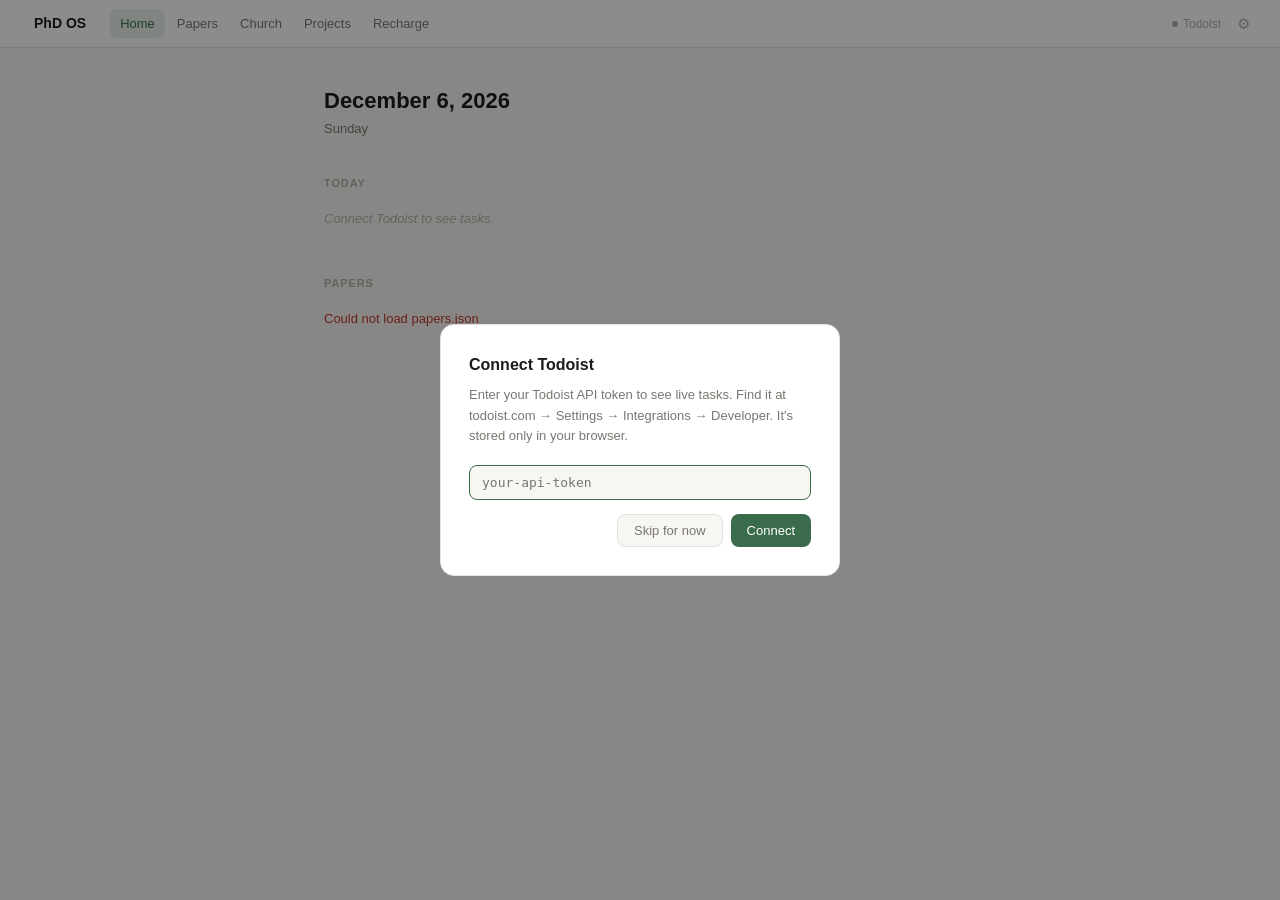
==== site/index.html @ 723e8c74 "big ol update" ====
<!DOCTYPE html>
<html lang="en">
<head>
  <meta charset="UTF-8">
  <meta name="viewport" content="width=device-width, initial-scale=1.0">
  <title>PhD OS</title>
  <link rel="stylesheet" href="style.css">
</head>
<body>

<nav id="nav"></nav>

<main>
  <p class="page-title" id="date-display"></p>
  <p class="page-sub" id="day-display"></p>

  <section id="tasks-section">
    <h2>Today</h2>
    <ul class="task-list" id="task-list">
      <li class="loading">Loading tasks…</li>
    </ul>
  </section>

  <section id="upcoming-section">
    <h2>Next 7 Days</h2>
    <ul class="task-list" id="upcoming-list">
      <li class="loading">Loading…</li>
    </ul>
  </section>

  <section>
    <h2>Papers</h2>
    <div id="papers-summary">
      <p class="loading">Loading…</p>
    </div>
  </section>

  <section id="recharge-section" style="display:none">
    <h2>Recharge</h2>
    <div class="recharge-spotlight" id="recharge-item"></div>
  </section>
</main>

<div id="token-modal-placeholder"></div>

<script src="app.js"></script>
<script>
// ── Nav ──────────────────────────────────────────────
document.getElementById('nav').innerHTML = navHTML('home');
initSettings();

// ── Date header ──────────────────────────────────────
const now = new Date();
document.getElementById('date-display').textContent =
  now.toLocaleDateString('en-US', { month: 'long', day: 'numeric', year: 'numeric' });
document.getElementById('day-display').textContent =
  now.toLocaleDateString('en-US', { weekday: 'long' });

// ── Tasks ────────────────────────────────────────────
function renderTaskList(containerId, tasks, showDue) {
  const el = document.getElementById(containerId);
  if (!tasks.length) {
    el.innerHTML = '<li class="empty">Nothing here.</li>';
    return;
  }
  // Sort by project name for grouping feel
  tasks.sort((a, b) => (a.project_id || '').localeCompare(b.project_id || ''));
  el.innerHTML = tasks.map(t => {
    const due = showDue && t.due ? `<span class="task-due">${formatDue(t.due)}</span>` : '';
    return `
      <li class="task-item" data-id="${t.id}">
        <button class="task-check" aria-label="Complete task" data-id="${t.id}"></button>
        <div class="task-body">
          <div class="task-name">${escHtml(t.content)}</div>
          ${t.description ? `<div class="task-meta">${escHtml(t.description.slice(0,80))}</div>` : ''}
        </div>
        ${due}
      </li>`;
  }).join('');

  el.querySelectorAll('.task-check').forEach(btn => {
    btn.addEventListener('click', async () => {
      btn.classList.add('checked');
      const nameEl = btn.closest('.task-item').querySelector('.task-name');
      if (nameEl) nameEl.classList.add('done');
      try {
        await closeTask(btn.dataset.id);
      } catch (e) {
        btn.classList.remove('checked');
        if (nameEl) nameEl.classList.remove('done');
      }
    });
  });
}

function escHtml(s) {
  return (s || '').replace(/&/g,'&amp;').replace(/</g,'&lt;').replace(/>/g,'&gt;');
}

async function loadTasks() {
  if (!hasToken()) {
    document.getElementById('task-list').innerHTML =
      '<li class="empty">Connect Todoist to see tasks.</li>';
    document.getElementById('upcoming-list').innerHTML = '';
    document.getElementById('upcoming-section').style.display = 'none';
    return;
  }

  try {
    const [today, next7] = await Promise.all([
      fetchTasks('today'),
      fetchTasks('next 7 days')
    ]);

    setApiStatus('connected');

    const todayIds = new Set(today.map(t => t.id));
    const upcoming = next7.filter(t => !todayIds.has(t.id));

    renderTaskList('task-list', today, false);
    if (upcoming.length) {
      renderTaskList('upcoming-list', upcoming, true);
    } else {
      document.getElementById('upcoming-list').innerHTML =
        '<li class="empty">Nothing else this week.</li>';
    }
  } catch(e) {
    setApiStatus('error');
    if (e.message === 'bad_token') {
      document.getElementById('task-list').innerHTML =
        '<li class="error">Invalid token — click ⚙ to reset.</li>';
    } else {
      document.getElementById('task-list').innerHTML =
        '<li class="error">Could not reach Todoist. Check connection.</li>';
    }
    document.getElementById('upcoming-list').innerHTML = '';
  }
}

// ── Papers summary ────────────────────────────────────
async function loadPapers() {
  const el = document.getElementById('papers-summary');
  try {
    const data = await fetch('papers.json').then(r => r.json());
    const active = data.papers.filter(p => p.status === 'active');
    if (!active.length) { el.innerHTML = '<p class="empty">No active papers.</p>'; return; }

    el.innerHTML = active.map(p => {
      const si = stageIndex(p.stage);
      const steps = STAGES.map((_, i) => {
        if (i < si)  return '<div class="progress-step past"></div>';
        if (i === si) return '<div class="progress-step current"></div>';
        return '<div class="progress-step"></div>';
      }).join('');
      return `
        <div class="paper-card">
          <div class="paper-header">
            <span class="paper-title">${escHtml(p.title)}</span>
            <span class="stage-pill ${stageClass(p.stage)}">${p.stage}</span>
          </div>
          <div class="paper-progress">${steps}</div>
        </div>`;
    }).join('');
  } catch(e) {
    el.innerHTML = '<p class="error">Could not load papers.json</p>';
  }
}

// ── Recharge spotlight ────────────────────────────────
async function loadRecharge() {
  try {
    const data = await fetch('recharge.json').then(r => r.json());
    const items = data.sections.flatMap(s => s.items);
    if (!items.length) return;
    const pick = items[Math.floor(Math.random() * items.length)];
    document.getElementById('recharge-item').textContent = pick;
    document.getElementById('recharge-section').style.display = '';
  } catch(e) { /* recharge list empty — skip */ }
}

// ── Init ──────────────────────────────────────────────
if (!hasToken()) {
  document.getElementById('token-modal-placeholder').innerHTML = tokenModalHTML();
  showTokenModal(() => loadTasks());
}

loadTasks();
loadPapers();
loadRecharge();
</script>
</body>
</html>
---- site/style.css ----
*, *::before, *::after { box-sizing: border-box; margin: 0; padding: 0; }

:root {
  --bg: #f7f6f3;
  --surface: #ffffff;
  --border: #e5e2dc;
  --text: #1c1b19;
  --text-muted: #7a7772;
  --text-subtle: #b5b1ab;
  --accent: #3a6b4a;
  --accent-dim: #e8f2ec;
  --danger: #c0392b;
  --nav-h: 48px;
}

@media (prefers-color-scheme: dark) {
  :root {
    --bg: #1a1918;
    --surface: #242220;
    --border: #333130;
    --text: #e8e5e0;
    --text-muted: #7a7772;
    --text-subtle: #4a4846;
    --accent: #5a8f6a;
    --accent-dim: #1a2e22;
    --danger: #e05a4e;
  }
}

body {
  font-family: -apple-system, BlinkMacSystemFont, 'Segoe UI', 'Helvetica Neue', sans-serif;
  background: var(--bg);
  color: var(--text);
  font-size: 14px;
  line-height: 1.5;
  min-height: 100vh;
}

/* ── Navigation ── */
nav {
  position: sticky;
  top: 0;
  z-index: 100;
  background: var(--surface);
  border-bottom: 1px solid var(--border);
  display: flex;
  align-items: center;
  height: var(--nav-h);
  padding: 0 24px;
  gap: 2px;
}

.brand {
  font-weight: 600;
  font-size: 14px;
  color: var(--text);
  text-decoration: none;
  margin-right: 12px;
}

nav a {
  font-size: 13px;
  color: var(--text-muted);
  text-decoration: none;
  padding: 5px 10px;
  border-radius: 6px;
  transition: background 0.1s, color 0.1s;
}

nav a:hover { background: var(--bg); color: var(--text); }
nav a.active { background: var(--accent-dim); color: var(--accent); font-weight: 500; }

.nav-spacer { flex: 1; }

.api-status {
  display: flex;
  align-items: center;
  gap: 5px;
  font-size: 12px;
  color: var(--text-subtle);
  margin-right: 8px;
}

.api-dot {
  width: 6px;
  height: 6px;
  border-radius: 50%;
  background: var(--text-subtle);
  transition: background 0.3s;
}

.api-dot.connected { background: var(--accent); }
.api-dot.error { background: var(--danger); }

.settings-btn {
  font-size: 15px;
  color: var(--text-subtle);
  background: none;
  border: none;
  cursor: pointer;
  padding: 4px 6px;
  border-radius: 6px;
  line-height: 1;
}

.settings-btn:hover { background: var(--bg); color: var(--text-muted); }

/* ── Layout ── */
main {
  max-width: 680px;
  margin: 0 auto;
  padding: 36px 24px 80px;
}

.page-title {
  font-size: 22px;
  font-weight: 600;
  margin-bottom: 2px;
}

.page-sub {
  font-size: 13px;
  color: var(--text-muted);
  margin-bottom: 36px;
}

section { margin-bottom: 40px; }

section h2 {
  font-size: 11px;
  font-weight: 600;
  text-transform: uppercase;
  letter-spacing: 0.08em;
  color: var(--text-subtle);
  margin-bottom: 12px;
}

/* ── Task items ── */
.task-list { list-style: none; }

.task-item {
  display: flex;
  align-items: flex-start;
  gap: 10px;
  padding: 9px 0;
  border-bottom: 1px solid var(--border);
}

.task-item:first-child { border-top: 1px solid var(--border); }

.task-check {
  width: 17px;
  height: 17px;
  border: 1.5px solid var(--border);
  border-radius: 50%;
  cursor: pointer;
  flex-shrink: 0;
  margin-top: 1px;
  appearance: none;
  -webkit-appearance: none;
  background: transparent;
  transition: border-color 0.15s, background 0.15s;
  position: relative;
}

.task-check:hover { border-color: var(--accent); }

.task-check.checked {
  background: var(--accent);
  border-color: var(--accent);
}

.task-check.checked::after {
  content: '';
  position: absolute;
  inset: 3px;
  border-radius: 50%;
  background: white;
  opacity: 0.7;
}

.task-body { flex: 1; min-width: 0; }

.task-name {
  font-size: 14px;
  white-space: nowrap;
  overflow: hidden;
  text-overflow: ellipsis;
}

.task-name.done {
  text-decoration: line-through;
  color: var(--text-muted);
}

.task-meta {
  font-size: 11px;
  color: var(--text-subtle);
  margin-top: 1px;
}

.task-due { font-size: 11px; color: var(--text-subtle); flex-shrink: 0; margin-top: 1px; }

/* ── Paper cards ── */
.paper-card {
  background: var(--surface);
  border: 1px solid var(--border);
  border-radius: 10px;
  padding: 14px 16px;
  margin-bottom: 8px;
}

.paper-card:last-child { margin-bottom: 0; }

.paper-header {
  display: flex;
  align-items: flex-start;
  justify-content: space-between;
  gap: 10px;
  margin-bottom: 6px;
}

.paper-title { font-size: 14px; font-weight: 500; flex: 1; }

.stage-pill {
  font-size: 11px;
  font-weight: 500;
  padding: 2px 8px;
  border-radius: 20px;
  white-space: nowrap;
  flex-shrink: 0;
}

.paper-meta { font-size: 12px; color: var(--text-muted); margin-bottom: 10px; }

.paper-progress { display: flex; gap: 3px; }

.progress-step {
  flex: 1;
  height: 4px;
  border-radius: 2px;
  background: var(--border);
}

.progress-step.past { background: var(--accent); opacity: 0.5; }
.progress-step.current { background: var(--accent); }

/* ── Stage pill colors (light) ── */
.s-ideation        { background: #e8f4fd; color: #1a5f8a; }
.s-lit-search      { background: #e5f5e5; color: #1a6b2a; }
.s-fleshing-out    { background: #f0f7e0; color: #4a7020; }
.s-method          { background: #fdf5e0; color: #7a5a10; }
.s-data-collection { background: #fdf0e0; color: #8a4a10; }
.s-data-analysis   { background: #fde8e0; color: #8a2a10; }
.s-writeup         { background: #fde0e8; color: #8a1040; }
.s-under-review    { background: #ede0fd; color: #5a1a8a; }
.s-published       { background: #e0fde8; color: #0a6a2a; }

/* ── Stage pill colors (dark) ── */
@media (prefers-color-scheme: dark) {
  .s-ideation        { background: #0a2535; color: #7ab8e0; }
  .s-lit-search      { background: #0a2510; color: #7ae07a; }
  .s-fleshing-out    { background: #182505; color: #a0d060; }
  .s-method          { background: #251e05; color: #d0a040; }
  .s-data-collection { background: #251505; color: #d07040; }
  .s-data-analysis   { background: #251005; color: #d04a30; }
  .s-writeup         { background: #250510; color: #d04070; }
  .s-under-review    { background: #1a0530; color: #a060e0; }
  .s-published       { background: #05250f; color: #40e070; }
}

/* ── Stream groups ── */
.stream-group { margin-bottom: 28px; }
.stream-group:last-child { margin-bottom: 0; }

.stream-heading {
  display: flex;
  align-items: center;
  gap: 7px;
  margin-bottom: 10px;
}

.stream-dot {
  width: 8px;
  height: 8px;
  border-radius: 50%;
}

.stream-label { font-size: 12px; font-weight: 600; text-transform: uppercase; letter-spacing: 0.06em; }

.stream-aic .stream-dot { background: #3d6b9e; }
.stream-aic .stream-label { color: #3d6b9e; }
.stream-jai .stream-dot { background: #7b4a8c; }
.stream-jai .stream-label { color: #7b4a8c; }

/* ── Commitment list ── */
.commitment-list { list-style: none; }

.commitment-item {
  display: flex;
  align-items: center;
  gap: 12px;
  padding: 9px 0;
  border-bottom: 1px solid var(--border);
}

.commitment-item:first-child { border-top: 1px solid var(--border); }
.commitment-name { flex: 1; font-size: 14px; }
.commitment-freq { font-size: 12px; color: var(--text-muted); white-space: nowrap; }

/* ── Recharge ── */
.recharge-spotlight {
  background: var(--accent-dim);
  border-radius: 10px;
  padding: 14px 16px;
  font-size: 14px;
  color: var(--accent);
  margin-bottom: 0;
}

.recharge-section { margin-bottom: 24px; }
.recharge-section:last-child { margin-bottom: 0; }

.recharge-heading {
  font-size: 12px;
  font-weight: 600;
  color: var(--text-muted);
  margin-bottom: 6px;
  text-transform: uppercase;
  letter-spacing: 0.05em;
}

.recharge-items { list-style: none; }

.recharge-items li {
  padding: 6px 0;
  font-size: 14px;
  border-bottom: 1px solid var(--border);
}

.recharge-items li:last-child { border-bottom: none; }

/* ── Milestones ── */
.milestone-list { list-style: none; }

.milestone-item {
  display: flex;
  align-items: center;
  gap: 12px;
  padding: 9px 0;
  border-bottom: 1px solid var(--border);
}

.milestone-item:first-child { border-top: 1px solid var(--border); }

.milestone-indicator {
  width: 10px;
  height: 10px;
  border-radius: 50%;
  flex-shrink: 0;
}

.mi-done   { background: var(--accent); }
.mi-active { background: #e0a030; }
.mi-future { background: var(--border); }

.milestone-name { flex: 1; font-size: 14px; }
.milestone-date { font-size: 12px; color: var(--text-muted); }

/* ── Loading / empty states ── */
.loading { font-size: 13px; color: var(--text-muted); padding: 6px 0; }
.empty   { font-size: 13px; color: var(--text-subtle); font-style: italic; padding: 6px 0; }
.error   { font-size: 13px; color: var(--danger); padding: 6px 0; }

/* ── Token modal ── */
.modal-backdrop {
  position: fixed;
  inset: 0;
  background: rgba(0,0,0,0.45);
  display: flex;
  align-items: center;
  justify-content: center;
  z-index: 1000;
  padding: 24px;
}

.modal-backdrop.hidden { display: none; }

.modal {
  background: var(--surface);
  border: 1px solid var(--border);
  border-radius: 14px;
  padding: 28px;
  width: 100%;
  max-width: 400px;
}

.modal h3 { font-size: 16px; font-weight: 600; margin-bottom: 8px; }

.modal p {
  font-size: 13px;
  color: var(--text-muted);
  margin-bottom: 18px;
  line-height: 1.6;
}

.modal input[type="text"] {
  width: 100%;
  padding: 9px 12px;
  border: 1px solid var(--border);
  border-radius: 8px;
  background: var(--bg);
  color: var(--text);
  font-size: 13px;
  font-family: 'SF Mono', 'Fira Code', 'Menlo', monospace;
  margin-bottom: 14px;
  outline: none;
}

.modal input[type="text"]:focus { border-color: var(--accent); }

.modal-actions { display: flex; gap: 8px; justify-content: flex-end; }

.btn {
  padding: 8px 16px;
  border-radius: 8px;
  font-size: 13px;
  font-weight: 500;
  cursor: pointer;
  border: none;
  font-family: inherit;
  transition: opacity 0.1s;
}

.btn:hover { opacity: 0.85; }
.btn-primary { background: var(--accent); color: white; }
.btn-ghost { background: var(--bg); color: var(--text-muted); border: 1px solid var(--border); }
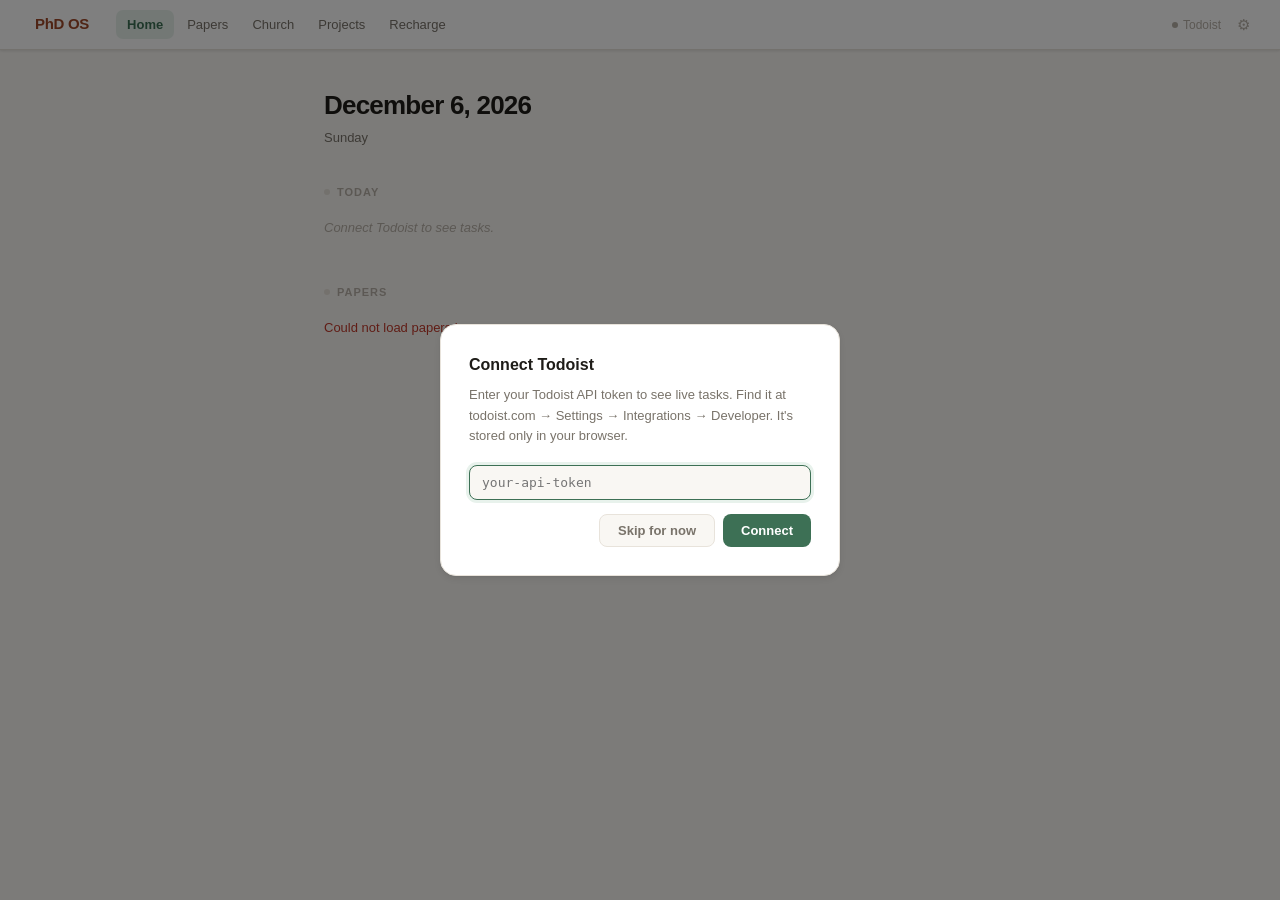
==== commit c30421f7: "incorporated reminders" ====
--- a/site/index.html
+++ b/site/index.html
@@ -56,47 +56,6 @@
 document.getElementById('day-display').textContent =
   now.toLocaleDateString('en-US', { weekday: 'long' });
 
-// ── Tasks ────────────────────────────────────────────
-function renderTaskList(containerId, tasks, showDue) {
-  const el = document.getElementById(containerId);
-  if (!tasks.length) {
-    el.innerHTML = '<li class="empty">Nothing here.</li>';
-    return;
-  }
-  // Sort by project name for grouping feel
-  tasks.sort((a, b) => (a.project_id || '').localeCompare(b.project_id || ''));
-  el.innerHTML = tasks.map(t => {
-    const due = showDue && t.due ? `<span class="task-due">${formatDue(t.due)}</span>` : '';
-    return `
-      <li class="task-item" data-id="${t.id}">
-        <button class="task-check" aria-label="Complete task" data-id="${t.id}"></button>
-        <div class="task-body">
-          <div class="task-name">${escHtml(t.content)}</div>
-          ${t.description ? `<div class="task-meta">${escHtml(t.description.slice(0,80))}</div>` : ''}
-        </div>
-        ${due}
-      </li>`;
-  }).join('');
-
-  el.querySelectorAll('.task-check').forEach(btn => {
-    btn.addEventListener('click', async () => {
-      btn.classList.add('checked');
-      const nameEl = btn.closest('.task-item').querySelector('.task-name');
-      if (nameEl) nameEl.classList.add('done');
-      try {
-        await closeTask(btn.dataset.id);
-      } catch (e) {
-        btn.classList.remove('checked');
-        if (nameEl) nameEl.classList.remove('done');
-      }
-    });
-  });
-}
-
-function escHtml(s) {
-  return (s || '').replace(/&/g,'&amp;').replace(/</g,'&lt;').replace(/>/g,'&gt;');
-}
-
 async function loadTasks() {
   if (!hasToken()) {
     document.getElementById('task-list').innerHTML =
@@ -107,19 +66,16 @@
   }
 
   try {
-    const [today, next7] = await Promise.all([
-      fetchTasks('today'),
-      fetchTasks('next 7 days')
-    ]);
+    const [all, reminders] = await Promise.all([fetchTasks(), fetchReminders()]);
+    setApiStatus('connected');
+    const reminderMap = buildReminderMap(reminders);
 
-    setApiStatus('connected');
+    const today    = all.filter(t => isDueNow(t));
+    const upcoming = all.filter(t => isDueWithin(t, 7));
 
-    const todayIds = new Set(today.map(t => t.id));
-    const upcoming = next7.filter(t => !todayIds.has(t.id));
-
-    renderTaskList('task-list', today, false);
+    renderTaskList('task-list', today, all, false, reminderMap);
     if (upcoming.length) {
-      renderTaskList('upcoming-list', upcoming, true);
+      renderTaskList('upcoming-list', upcoming, all, true, reminderMap);
     } else {
       document.getElementById('upcoming-list').innerHTML =
         '<li class="empty">Nothing else this week.</li>';
--- a/site/style.css
+++ b/site/style.css
@@ -1,29 +1,36 @@
 *, *::before, *::after { box-sizing: border-box; margin: 0; padding: 0; }
 
 :root {
-  --bg: #f7f6f3;
+  --bg: #f9f7f3;
   --surface: #ffffff;
-  --border: #e5e2dc;
-  --text: #1c1b19;
-  --text-muted: #7a7772;
-  --text-subtle: #b5b1ab;
-  --accent: #3a6b4a;
+  --border: #e8e3db;
+  --text: #1e1c18;
+  --text-muted: #79736a;
+  --text-subtle: #b8b1a8;
+  --accent: #3d7055;
   --accent-dim: #e8f2ec;
+  --brand: #a04828;
   --danger: #c0392b;
-  --nav-h: 48px;
+  --shadow-sm: 0 1px 3px rgba(0,0,0,0.07), 0 1px 2px rgba(0,0,0,0.04);
+  --shadow-md: 0 3px 8px rgba(0,0,0,0.08), 0 1px 3px rgba(0,0,0,0.05);
+  --nav-h: 50px;
+  --radius: 10px;
 }
 
 @media (prefers-color-scheme: dark) {
   :root {
-    --bg: #1a1918;
-    --surface: #242220;
-    --border: #333130;
-    --text: #e8e5e0;
-    --text-muted: #7a7772;
-    --text-subtle: #4a4846;
-    --accent: #5a8f6a;
-    --accent-dim: #1a2e22;
+    --bg: #1d1b17;
+    --surface: #262320;
+    --border: #363230;
+    --text: #edeae4;
+    --text-muted: #8a837a;
+    --text-subtle: #524e4a;
+    --accent: #5a9070;
+    --accent-dim: #1c2e24;
+    --brand: #c8683a;
     --danger: #e05a4e;
+    --shadow-sm: 0 1px 3px rgba(0,0,0,0.25);
+    --shadow-md: 0 3px 8px rgba(0,0,0,0.3);
   }
 }
 
@@ -48,27 +55,35 @@
   height: var(--nav-h);
   padding: 0 24px;
   gap: 2px;
+  box-shadow: var(--shadow-sm);
 }
 
 .brand {
-  font-weight: 600;
-  font-size: 14px;
-  color: var(--text);
+  font-weight: 700;
+  font-size: 15px;
+  color: var(--brand);
   text-decoration: none;
-  margin-right: 12px;
+  margin-right: 14px;
+  letter-spacing: -0.02em;
 }
 
 nav a {
   font-size: 13px;
   color: var(--text-muted);
   text-decoration: none;
-  padding: 5px 10px;
-  border-radius: 6px;
-  transition: background 0.1s, color 0.1s;
+  padding: 5px 11px;
+  border-radius: 7px;
+  transition: background 0.12s, color 0.12s;
+  font-weight: 450;
 }
 
 nav a:hover { background: var(--bg); color: var(--text); }
-nav a.active { background: var(--accent-dim); color: var(--accent); font-weight: 500; }
+
+nav a.active {
+  background: var(--accent-dim);
+  color: var(--accent);
+  font-weight: 600;
+}
 
 .nav-spacer { flex: 1; }
 
@@ -113,9 +128,11 @@
 }
 
 .page-title {
-  font-size: 22px;
-  font-weight: 600;
-  margin-bottom: 2px;
+  font-size: 26px;
+  font-weight: 700;
+  margin-bottom: 3px;
+  letter-spacing: -0.03em;
+  color: var(--text);
 }
 
 .page-sub {
@@ -128,11 +145,24 @@
 
 section h2 {
   font-size: 11px;
-  font-weight: 600;
+  font-weight: 700;
   text-transform: uppercase;
-  letter-spacing: 0.08em;
+  letter-spacing: 0.09em;
   color: var(--text-subtle);
   margin-bottom: 12px;
+  display: flex;
+  align-items: center;
+  gap: 7px;
+}
+
+section h2::before {
+  content: '';
+  display: inline-block;
+  width: 6px;
+  height: 6px;
+  border-radius: 50%;
+  background: var(--border);
+  flex-shrink: 0;
 }
 
 /* ── Task items ── */
@@ -142,16 +172,23 @@
   display: flex;
   align-items: flex-start;
   gap: 10px;
-  padding: 9px 0;
+  padding: 10px 8px;
   border-bottom: 1px solid var(--border);
+  border-radius: 6px;
+  transition: background 0.1s;
 }
 
 .task-item:first-child { border-top: 1px solid var(--border); }
+.task-item:hover { background: rgba(0,0,0,0.025); }
+
+@media (prefers-color-scheme: dark) {
+  .task-item:hover { background: rgba(255,255,255,0.03); }
+}
 
 .task-check {
-  width: 17px;
-  height: 17px;
-  border: 1.5px solid var(--border);
+  width: 18px;
+  height: 18px;
+  border: 2px solid var(--border);
   border-radius: 50%;
   cursor: pointer;
   flex-shrink: 0;
@@ -176,16 +213,14 @@
   inset: 3px;
   border-radius: 50%;
   background: white;
-  opacity: 0.7;
+  opacity: 0.75;
 }
 
 .task-body { flex: 1; min-width: 0; }
 
 .task-name {
   font-size: 14px;
-  white-space: nowrap;
-  overflow: hidden;
-  text-overflow: ellipsis;
+  line-height: 1.4;
 }
 
 .task-name.done {
@@ -196,21 +231,101 @@
 .task-meta {
   font-size: 11px;
   color: var(--text-subtle);
-  margin-top: 1px;
-}
-
-.task-due { font-size: 11px; color: var(--text-subtle); flex-shrink: 0; margin-top: 1px; }
+  margin-top: 2px;
+}
+
+.task-due {
+  font-size: 11px;
+  color: var(--text-subtle);
+  flex-shrink: 0;
+  margin-top: 2px;
+  white-space: nowrap;
+}
+
+/* ── Reminders ── */
+.task-reminder {
+  display: inline-block;
+  font-size: 11px;
+  color: var(--text-muted);
+  margin-top: 3px;
+  margin-right: 6px;
+}
+
+/* ── Subtasks ── */
+.subtask-list {
+  list-style: none;
+  margin-top: 8px;
+  padding-top: 6px;
+  border-top: 1px dashed var(--border);
+}
+
+.subtask-item {
+  display: flex;
+  align-items: center;
+  gap: 8px;
+  padding: 5px 0;
+  border-bottom: 1px solid transparent;
+}
+
+.subtask-item:last-child { border-bottom: none; }
+
+.subtask-check {
+  width: 14px;
+  height: 14px;
+  border: 1.5px solid var(--border);
+  border-radius: 3px;
+  cursor: pointer;
+  flex-shrink: 0;
+  appearance: none;
+  -webkit-appearance: none;
+  background: transparent;
+  transition: border-color 0.15s, background 0.15s;
+  position: relative;
+}
+
+.subtask-check:hover { border-color: var(--accent); }
+
+.subtask-check.checked {
+  background: var(--accent);
+  border-color: var(--accent);
+}
+
+.subtask-check.checked::after {
+  content: '';
+  position: absolute;
+  top: 2px; left: 2px; right: 2px; bottom: 2px;
+  background: white;
+  opacity: 0.75;
+  border-radius: 1px;
+}
+
+.subtask-name {
+  font-size: 13px;
+  color: var(--text-muted);
+}
+
+.subtask-name.done {
+  text-decoration: line-through;
+  color: var(--text-subtle);
+}
 
 /* ── Paper cards ── */
 .paper-card {
   background: var(--surface);
   border: 1px solid var(--border);
-  border-radius: 10px;
+  border-radius: var(--radius);
   padding: 14px 16px;
   margin-bottom: 8px;
-}
-
+  box-shadow: var(--shadow-sm);
+  transition: box-shadow 0.15s;
+}
+
+.paper-card:hover { box-shadow: var(--shadow-md); }
 .paper-card:last-child { margin-bottom: 0; }
+
+/* Stream-colored left border on paper cards */
+.stream-aic .paper-card { border-left: 3px solid #3d6b9e; }
+.stream-jai .paper-card { border-left: 3px solid #7b4a8c; }
 
 .paper-header {
   display: flex;
@@ -224,11 +339,12 @@
 
 .stage-pill {
   font-size: 11px;
-  font-weight: 500;
-  padding: 2px 8px;
+  font-weight: 600;
+  padding: 3px 9px;
   border-radius: 20px;
   white-space: nowrap;
   flex-shrink: 0;
+  letter-spacing: 0.01em;
 }
 
 .paper-meta { font-size: 12px; color: var(--text-muted); margin-bottom: 10px; }
@@ -237,36 +353,36 @@
 
 .progress-step {
   flex: 1;
-  height: 4px;
-  border-radius: 2px;
+  height: 5px;
+  border-radius: 3px;
   background: var(--border);
 }
 
-.progress-step.past { background: var(--accent); opacity: 0.5; }
+.progress-step.past { background: var(--accent); opacity: 0.4; }
 .progress-step.current { background: var(--accent); }
 
 /* ── Stage pill colors (light) ── */
-.s-ideation        { background: #e8f4fd; color: #1a5f8a; }
-.s-lit-search      { background: #e5f5e5; color: #1a6b2a; }
-.s-fleshing-out    { background: #f0f7e0; color: #4a7020; }
-.s-method          { background: #fdf5e0; color: #7a5a10; }
-.s-data-collection { background: #fdf0e0; color: #8a4a10; }
-.s-data-analysis   { background: #fde8e0; color: #8a2a10; }
-.s-writeup         { background: #fde0e8; color: #8a1040; }
-.s-under-review    { background: #ede0fd; color: #5a1a8a; }
-.s-published       { background: #e0fde8; color: #0a6a2a; }
+.s-ideation        { background: #daeef9; color: #1060a0; }
+.s-lit-search      { background: #d4f2e0; color: #0e7030; }
+.s-fleshing-out    { background: #e4f4cc; color: #3d6e10; }
+.s-method          { background: #fef2c0; color: #7a5800; }
+.s-data-collection { background: #ffe8c0; color: #8a4400; }
+.s-data-analysis   { background: #ffd8c0; color: #8a2c00; }
+.s-writeup         { background: #ffd0da; color: #8a0838; }
+.s-under-review    { background: #ebd0fa; color: #640a98; }
+.s-published       { background: #c0f4d8; color: #066830; }
 
 /* ── Stage pill colors (dark) ── */
 @media (prefers-color-scheme: dark) {
-  .s-ideation        { background: #0a2535; color: #7ab8e0; }
-  .s-lit-search      { background: #0a2510; color: #7ae07a; }
-  .s-fleshing-out    { background: #182505; color: #a0d060; }
-  .s-method          { background: #251e05; color: #d0a040; }
-  .s-data-collection { background: #251505; color: #d07040; }
-  .s-data-analysis   { background: #251005; color: #d04a30; }
-  .s-writeup         { background: #250510; color: #d04070; }
-  .s-under-review    { background: #1a0530; color: #a060e0; }
-  .s-published       { background: #05250f; color: #40e070; }
+  .s-ideation        { background: #0d2840; color: #82c4f0; }
+  .s-lit-search      { background: #082a14; color: #72e888; }
+  .s-fleshing-out    { background: #182808; color: #a8d860; }
+  .s-method          { background: #2a2008; color: #e0b840; }
+  .s-data-collection { background: #2a1808; color: #e08040; }
+  .s-data-analysis   { background: #2a1008; color: #e05838; }
+  .s-writeup         { background: #280818; color: #e04878; }
+  .s-under-review    { background: #1a0638; color: #b060f0; }
+  .s-published       { background: #062818; color: #40e878; }
 }
 
 /* ── Stream groups ── */
@@ -276,17 +392,17 @@
 .stream-heading {
   display: flex;
   align-items: center;
-  gap: 7px;
+  gap: 8px;
   margin-bottom: 10px;
 }
 
 .stream-dot {
-  width: 8px;
-  height: 8px;
+  width: 9px;
+  height: 9px;
   border-radius: 50%;
 }
 
-.stream-label { font-size: 12px; font-weight: 600; text-transform: uppercase; letter-spacing: 0.06em; }
+.stream-label { font-size: 12px; font-weight: 700; text-transform: uppercase; letter-spacing: 0.07em; }
 
 .stream-aic .stream-dot { background: #3d6b9e; }
 .stream-aic .stream-label { color: #3d6b9e; }
@@ -300,22 +416,26 @@
   display: flex;
   align-items: center;
   gap: 12px;
-  padding: 9px 0;
+  padding: 10px 8px;
   border-bottom: 1px solid var(--border);
+  border-radius: 6px;
+  transition: background 0.1s;
 }
 
 .commitment-item:first-child { border-top: 1px solid var(--border); }
+.commitment-item:hover { background: rgba(0,0,0,0.025); }
 .commitment-name { flex: 1; font-size: 14px; }
 .commitment-freq { font-size: 12px; color: var(--text-muted); white-space: nowrap; }
 
 /* ── Recharge ── */
 .recharge-spotlight {
   background: var(--accent-dim);
-  border-radius: 10px;
+  border-radius: var(--radius);
   padding: 14px 16px;
   font-size: 14px;
   color: var(--accent);
-  margin-bottom: 0;
+  font-weight: 500;
+  border: 1px solid color-mix(in srgb, var(--accent) 20%, transparent);
 }
 
 .recharge-section { margin-bottom: 24px; }
@@ -323,17 +443,17 @@
 
 .recharge-heading {
   font-size: 12px;
-  font-weight: 600;
+  font-weight: 700;
   color: var(--text-muted);
   margin-bottom: 6px;
   text-transform: uppercase;
-  letter-spacing: 0.05em;
+  letter-spacing: 0.06em;
 }
 
 .recharge-items { list-style: none; }
 
 .recharge-items li {
-  padding: 6px 0;
+  padding: 7px 0;
   font-size: 14px;
   border-bottom: 1px solid var(--border);
 }
@@ -347,11 +467,14 @@
   display: flex;
   align-items: center;
   gap: 12px;
-  padding: 9px 0;
+  padding: 10px 8px;
   border-bottom: 1px solid var(--border);
+  border-radius: 6px;
+  transition: background 0.1s;
 }
 
 .milestone-item:first-child { border-top: 1px solid var(--border); }
+.milestone-item:hover { background: rgba(0,0,0,0.025); }
 
 .milestone-indicator {
   width: 10px;
@@ -361,13 +484,13 @@
 }
 
 .mi-done   { background: var(--accent); }
-.mi-active { background: #e0a030; }
+.mi-active { background: #d4820a; }
 .mi-future { background: var(--border); }
 
 .milestone-name { flex: 1; font-size: 14px; }
 .milestone-date { font-size: 12px; color: var(--text-muted); }
 
-/* ── Loading / empty states ── */
+/* ── Loading / empty / error states ── */
 .loading { font-size: 13px; color: var(--text-muted); padding: 6px 0; }
 .empty   { font-size: 13px; color: var(--text-subtle); font-style: italic; padding: 6px 0; }
 .error   { font-size: 13px; color: var(--danger); padding: 6px 0; }
@@ -376,7 +499,7 @@
 .modal-backdrop {
   position: fixed;
   inset: 0;
-  background: rgba(0,0,0,0.45);
+  background: rgba(0,0,0,0.5);
   display: flex;
   align-items: center;
   justify-content: center;
@@ -389,13 +512,14 @@
 .modal {
   background: var(--surface);
   border: 1px solid var(--border);
-  border-radius: 14px;
+  border-radius: 16px;
   padding: 28px;
   width: 100%;
   max-width: 400px;
-}
-
-.modal h3 { font-size: 16px; font-weight: 600; margin-bottom: 8px; }
+  box-shadow: var(--shadow-md);
+}
+
+.modal h3 { font-size: 16px; font-weight: 700; margin-bottom: 8px; }
 
 .modal p {
   font-size: 13px;
@@ -417,21 +541,22 @@
   outline: none;
 }
 
-.modal input[type="text"]:focus { border-color: var(--accent); }
+.modal input[type="text"]:focus { border-color: var(--accent); box-shadow: 0 0 0 3px var(--accent-dim); }
 
 .modal-actions { display: flex; gap: 8px; justify-content: flex-end; }
 
 .btn {
-  padding: 8px 16px;
+  padding: 8px 18px;
   border-radius: 8px;
   font-size: 13px;
-  font-weight: 500;
+  font-weight: 600;
   cursor: pointer;
   border: none;
   font-family: inherit;
-  transition: opacity 0.1s;
-}
-
-.btn:hover { opacity: 0.85; }
+  transition: opacity 0.1s, transform 0.1s;
+}
+
+.btn:hover { opacity: 0.87; }
+.btn:active { transform: scale(0.98); }
 .btn-primary { background: var(--accent); color: white; }
 .btn-ghost { background: var(--bg); color: var(--text-muted); border: 1px solid var(--border); }
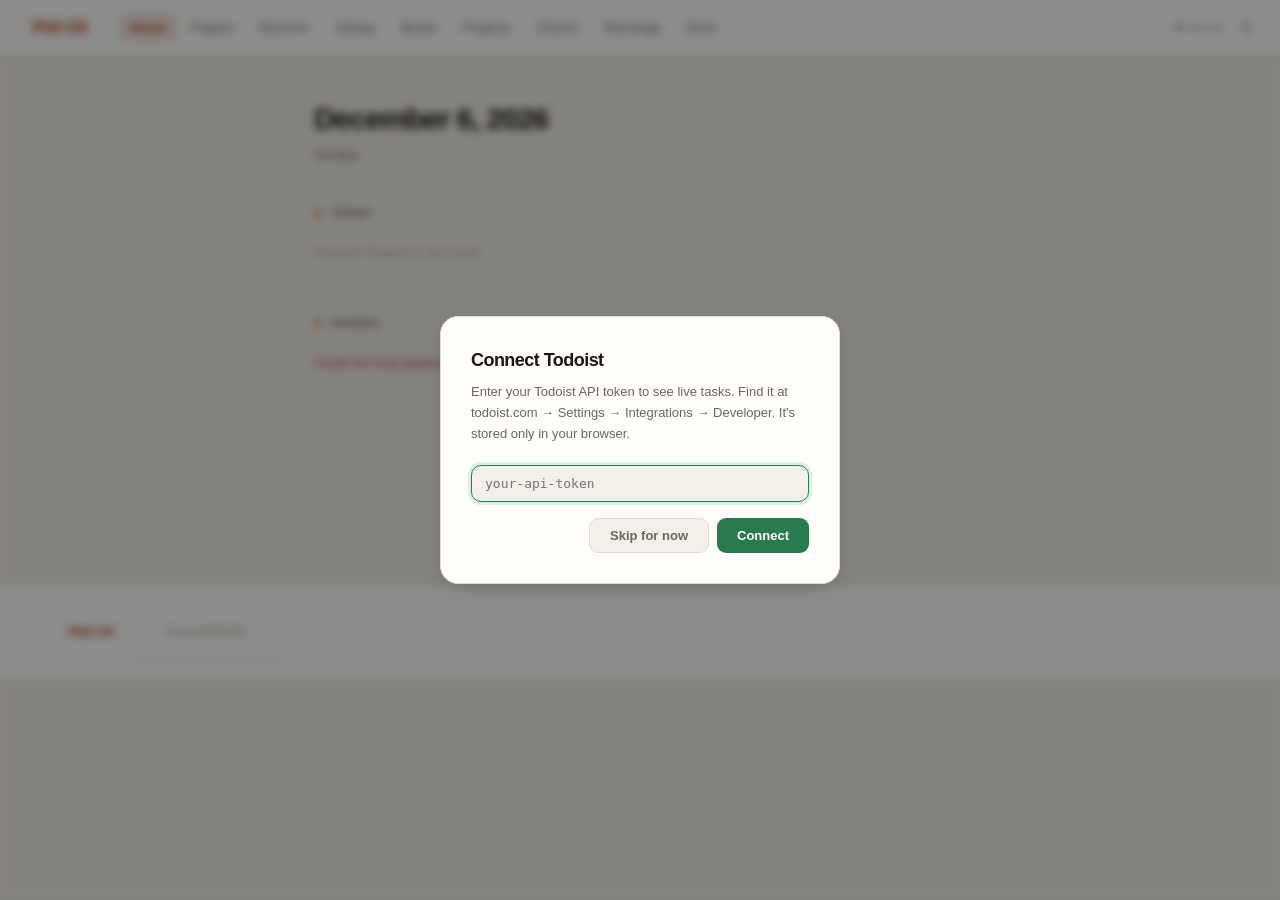
==== commit a7461522: "vault backup: 2026-05-16 21:26:20" ====
--- a/site/index.html
+++ b/site/index.html
@@ -35,10 +35,6 @@
     </div>
   </section>
 
-  <section id="recharge-section" style="display:none">
-    <h2>Recharge</h2>
-    <div class="recharge-spotlight" id="recharge-item"></div>
-  </section>
 </main>
 
 <div id="token-modal-placeholder"></div>
@@ -122,18 +118,6 @@
   }
 }
 
-// ── Recharge spotlight ────────────────────────────────
-async function loadRecharge() {
-  try {
-    const data = await fetch('recharge.json').then(r => r.json());
-    const items = data.sections.flatMap(s => s.items);
-    if (!items.length) return;
-    const pick = items[Math.floor(Math.random() * items.length)];
-    document.getElementById('recharge-item').textContent = pick;
-    document.getElementById('recharge-section').style.display = '';
-  } catch(e) { /* recharge list empty — skip */ }
-}
-
 // ── Init ──────────────────────────────────────────────
 if (!hasToken()) {
   document.getElementById('token-modal-placeholder').innerHTML = tokenModalHTML();
@@ -142,7 +126,6 @@
 
 loadTasks();
 loadPapers();
-loadRecharge();
 </script>
 </body>
 </html>
--- a/site/style.css
+++ b/site/style.css
@@ -1,49 +1,71 @@
 *, *::before, *::after { box-sizing: border-box; margin: 0; padding: 0; }
 
 :root {
-  --bg: #f9f7f3;
-  --surface: #ffffff;
-  --border: #e8e3db;
-  --text: #1e1c18;
-  --text-muted: #79736a;
-  --text-subtle: #b8b1a8;
-  --accent: #3d7055;
-  --accent-dim: #e8f2ec;
-  --brand: #a04828;
+  --bg: #f3efe9;
+  --surface: #fffefb;
+  --surface-hover: #f7f4ef;
+  --border: #e2dbd1;
+  --border-strong: #ccc5ba;
+  --text: #1a1714;
+  --text-muted: #6b6460;
+  --text-subtle: #aaa39a;
+  --accent: #2a7a50;
+  --accent-dim: #ddf0e6;
+  --brand: #b04820;
+  --brand-dim: #f5e7e0;
+  --gold: #c07808;
+  --gold-dim: #fef3d4;
+  --blue: #2c5fa0;
+  --blue-dim: #dde8f8;
+  --purple: #7040a8;
+  --purple-dim: #eee0f8;
   --danger: #c0392b;
   --shadow-sm: 0 1px 3px rgba(0,0,0,0.07), 0 1px 2px rgba(0,0,0,0.04);
-  --shadow-md: 0 3px 8px rgba(0,0,0,0.08), 0 1px 3px rgba(0,0,0,0.05);
-  --nav-h: 50px;
-  --radius: 10px;
+  --shadow-md: 0 3px 10px rgba(0,0,0,0.09), 0 1px 4px rgba(0,0,0,0.05);
+  --shadow-lg: 0 6px 24px rgba(0,0,0,0.1), 0 2px 8px rgba(0,0,0,0.06);
+  --nav-h: 56px;
+  --radius: 14px;
+  --radius-sm: 9px;
 }
 
 @media (prefers-color-scheme: dark) {
   :root {
-    --bg: #1d1b17;
-    --surface: #262320;
-    --border: #363230;
-    --text: #edeae4;
-    --text-muted: #8a837a;
-    --text-subtle: #524e4a;
-    --accent: #5a9070;
-    --accent-dim: #1c2e24;
-    --brand: #c8683a;
+    --bg: #1a1814;
+    --surface: #232018;
+    --surface-hover: #2a261e;
+    --border: #38332c;
+    --border-strong: #4a443b;
+    --text: #edeae3;
+    --text-muted: #8a847a;
+    --text-subtle: #524e48;
+    --accent: #3d9060;
+    --accent-dim: #142a1e;
+    --brand: #d06030;
+    --brand-dim: #2a1608;
+    --gold: #d4920a;
+    --gold-dim: #2a1e04;
+    --blue: #5080c8;
+    --blue-dim: #0e1e3a;
+    --purple: #9060d0;
+    --purple-dim: #200c38;
     --danger: #e05a4e;
-    --shadow-sm: 0 1px 3px rgba(0,0,0,0.25);
-    --shadow-md: 0 3px 8px rgba(0,0,0,0.3);
+    --shadow-sm: 0 1px 3px rgba(0,0,0,0.3);
+    --shadow-md: 0 3px 10px rgba(0,0,0,0.35);
+    --shadow-lg: 0 6px 24px rgba(0,0,0,0.4);
   }
 }
 
 body {
-  font-family: -apple-system, BlinkMacSystemFont, 'Segoe UI', 'Helvetica Neue', sans-serif;
+  font-family: -apple-system, BlinkMacSystemFont, 'Segoe UI', 'Inter', 'Helvetica Neue', sans-serif;
   background: var(--bg);
   color: var(--text);
   font-size: 14px;
   line-height: 1.5;
   min-height: 100vh;
-}
-
-/* ── Navigation ── */
+  -webkit-font-smoothing: antialiased;
+}
+
+/* ── Navigation ─────────────────────────────────────── */
 nav {
   position: sticky;
   top: 0;
@@ -53,36 +75,36 @@
   display: flex;
   align-items: center;
   height: var(--nav-h);
-  padding: 0 24px;
+  padding: 0 20px;
   gap: 2px;
   box-shadow: var(--shadow-sm);
 }
 
 .brand {
-  font-weight: 700;
-  font-size: 15px;
+  font-weight: 800;
+  font-size: 16px;
   color: var(--brand);
   text-decoration: none;
-  margin-right: 14px;
-  letter-spacing: -0.02em;
+  margin-right: 16px;
+  letter-spacing: -0.04em;
 }
 
 nav a {
   font-size: 13px;
   color: var(--text-muted);
   text-decoration: none;
-  padding: 5px 11px;
-  border-radius: 7px;
+  padding: 5px 12px;
+  border-radius: 8px;
   transition: background 0.12s, color 0.12s;
-  font-weight: 450;
+  font-weight: 500;
 }
 
 nav a:hover { background: var(--bg); color: var(--text); }
 
 nav a.active {
-  background: var(--accent-dim);
-  color: var(--accent);
-  font-weight: 600;
+  background: var(--brand-dim);
+  color: var(--brand);
+  font-weight: 700;
 }
 
 .nav-spacer { flex: 1; }
@@ -91,14 +113,14 @@
   display: flex;
   align-items: center;
   gap: 5px;
-  font-size: 12px;
+  font-size: 11px;
   color: var(--text-subtle);
   margin-right: 8px;
 }
 
 .api-dot {
-  width: 6px;
-  height: 6px;
+  width: 7px;
+  height: 7px;
   border-radius: 50%;
   background: var(--text-subtle);
   transition: background 0.3s;
@@ -113,107 +135,116 @@
   background: none;
   border: none;
   cursor: pointer;
-  padding: 4px 6px;
-  border-radius: 6px;
+  padding: 5px 7px;
+  border-radius: 7px;
   line-height: 1;
+  transition: background 0.12s, color 0.12s;
 }
 
 .settings-btn:hover { background: var(--bg); color: var(--text-muted); }
 
-/* ── Layout ── */
+/* ── Layout ─────────────────────────────────────────── */
 main {
-  max-width: 680px;
+  max-width: 700px;
   margin: 0 auto;
-  padding: 36px 24px 80px;
+  padding: 40px 24px 100px;
 }
 
 .page-title {
-  font-size: 26px;
-  font-weight: 700;
-  margin-bottom: 3px;
-  letter-spacing: -0.03em;
+  font-size: 30px;
+  font-weight: 800;
+  margin-bottom: 4px;
+  letter-spacing: -0.04em;
   color: var(--text);
 }
 
 .page-sub {
   font-size: 13px;
   color: var(--text-muted);
-  margin-bottom: 36px;
-}
-
-section { margin-bottom: 40px; }
+  margin-bottom: 40px;
+}
+
+section { margin-bottom: 44px; }
 
 section h2 {
   font-size: 11px;
   font-weight: 700;
   text-transform: uppercase;
-  letter-spacing: 0.09em;
-  color: var(--text-subtle);
-  margin-bottom: 12px;
-  display: flex;
-  align-items: center;
-  gap: 7px;
+  letter-spacing: 0.1em;
+  color: var(--text-muted);
+  margin-bottom: 14px;
+  display: flex;
+  align-items: center;
+  gap: 8px;
 }
 
 section h2::before {
   content: '';
   display: inline-block;
-  width: 6px;
-  height: 6px;
+  width: 8px;
+  height: 8px;
   border-radius: 50%;
-  background: var(--border);
+  background: var(--brand);
+  opacity: 0.5;
   flex-shrink: 0;
 }
 
-/* ── Task items ── */
-.task-list { list-style: none; }
+/* ── Task items ─────────────────────────────────────── */
+.task-list { list-style: none; display: flex; flex-direction: column; gap: 2px; }
 
 .task-item {
   display: flex;
   align-items: flex-start;
-  gap: 10px;
-  padding: 10px 8px;
-  border-bottom: 1px solid var(--border);
-  border-radius: 6px;
-  transition: background 0.1s;
-}
-
-.task-item:first-child { border-top: 1px solid var(--border); }
-.task-item:hover { background: rgba(0,0,0,0.025); }
-
-@media (prefers-color-scheme: dark) {
-  .task-item:hover { background: rgba(255,255,255,0.03); }
+  gap: 11px;
+  padding: 11px 12px;
+  border-radius: var(--radius-sm);
+  background: var(--surface);
+  border: 1px solid var(--border);
+  transition: background 0.12s, box-shadow 0.12s, border-color 0.12s;
+  box-shadow: var(--shadow-sm);
+}
+
+.task-item:hover {
+  background: var(--surface-hover);
+  border-color: var(--border-strong);
+  box-shadow: var(--shadow-md);
 }
 
 .task-check {
-  width: 18px;
-  height: 18px;
-  border: 2px solid var(--border);
+  width: 20px;
+  height: 20px;
+  border: 2px solid var(--border-strong);
   border-radius: 50%;
   cursor: pointer;
   flex-shrink: 0;
-  margin-top: 1px;
+  margin-top: 0px;
   appearance: none;
   -webkit-appearance: none;
   background: transparent;
-  transition: border-color 0.15s, background 0.15s;
+  transition: border-color 0.15s, background 0.15s, transform 0.1s;
   position: relative;
 }
 
-.task-check:hover { border-color: var(--accent); }
+.task-check:hover {
+  border-color: var(--accent);
+  transform: scale(1.1);
+}
 
 .task-check.checked {
   background: var(--accent);
   border-color: var(--accent);
+  transform: scale(1);
 }
 
 .task-check.checked::after {
   content: '';
   position: absolute;
-  inset: 3px;
-  border-radius: 50%;
-  background: white;
-  opacity: 0.75;
+  top: 4px; left: 4px;
+  width: 8px; height: 5px;
+  border-left: 2px solid white;
+  border-bottom: 2px solid white;
+  transform: rotate(-45deg);
+  margin-top: -1px;
 }
 
 .task-body { flex: 1; min-width: 0; }
@@ -221,58 +252,72 @@
 .task-name {
   font-size: 14px;
   line-height: 1.4;
+  font-weight: 450;
 }
 
 .task-name.done {
   text-decoration: line-through;
-  color: var(--text-muted);
+  color: var(--text-subtle);
 }
 
 .task-meta {
   font-size: 11px;
   color: var(--text-subtle);
-  margin-top: 2px;
+  margin-top: 3px;
 }
 
 .task-due {
   font-size: 11px;
-  color: var(--text-subtle);
+  font-weight: 600;
+  color: var(--text-muted);
   flex-shrink: 0;
   margin-top: 2px;
   white-space: nowrap;
-}
-
-/* ── Reminders ── */
+  background: var(--bg);
+  padding: 2px 8px;
+  border-radius: 20px;
+  border: 1px solid var(--border);
+}
+
+/* ── Reminders ──────────────────────────────────────── */
 .task-reminder {
   display: inline-block;
   font-size: 11px;
-  color: var(--text-muted);
-  margin-top: 3px;
-  margin-right: 6px;
-}
-
-/* ── Subtasks ── */
+  color: var(--gold);
+  background: var(--gold-dim);
+  border-radius: 20px;
+  padding: 1px 8px;
+  margin-top: 4px;
+  margin-right: 4px;
+  font-weight: 500;
+}
+
+/* ── Subtasks ───────────────────────────────────────── */
 .subtask-list {
   list-style: none;
   margin-top: 8px;
-  padding-top: 6px;
+  padding-top: 8px;
   border-top: 1px dashed var(--border);
+  display: flex;
+  flex-direction: column;
+  gap: 1px;
 }
 
 .subtask-item {
   display: flex;
   align-items: center;
   gap: 8px;
-  padding: 5px 0;
-  border-bottom: 1px solid transparent;
-}
-
-.subtask-item:last-child { border-bottom: none; }
+  padding: 4px 6px;
+  border-radius: 6px;
+  transition: background 0.1s;
+}
+
+.subtask-item:hover { background: var(--bg); }
 
 .subtask-check {
   width: 14px;
   height: 14px;
-  border: 1.5px solid var(--border);
+  border: 1.5px solid var(--border-strong);
   border-radius: 3px;
   cursor: pointer;
   flex-shrink: 0;
@@ -295,12 +340,12 @@
   position: absolute;
   top: 2px; left: 2px; right: 2px; bottom: 2px;
   background: white;
-  opacity: 0.75;
+  opacity: 0.8;
   border-radius: 1px;
 }
 
 .subtask-name {
-  font-size: 13px;
+  font-size: 12.5px;
   color: var(--text-muted);
 }
 
@@ -309,38 +354,44 @@
   color: var(--text-subtle);
 }
 
-/* ── Paper cards ── */
+/* ── Paper cards ─────────────────────────────────────── */
 .paper-card {
   background: var(--surface);
   border: 1px solid var(--border);
   border-radius: var(--radius);
-  padding: 14px 16px;
+  padding: 16px 18px;
   margin-bottom: 8px;
   box-shadow: var(--shadow-sm);
-  transition: box-shadow 0.15s;
-}
-
-.paper-card:hover { box-shadow: var(--shadow-md); }
+  transition: box-shadow 0.15s, border-color 0.15s;
+}
+
+.paper-card:hover {
+  box-shadow: var(--shadow-md);
+  border-color: var(--border-strong);
+}
+
 .paper-card:last-child { margin-bottom: 0; }
 
-/* Stream-colored left border on paper cards */
-.stream-aic .paper-card { border-left: 3px solid #3d6b9e; }
-.stream-jai .paper-card { border-left: 3px solid #7b4a8c; }
+/* Stream-colored left border */
+.stream-aic > .paper-card,
+.stream-aic.paper-card { border-left: 4px solid var(--blue); }
+.stream-jai > .paper-card,
+.stream-jai.paper-card { border-left: 4px solid var(--purple); }
 
 .paper-header {
   display: flex;
   align-items: flex-start;
   justify-content: space-between;
   gap: 10px;
-  margin-bottom: 6px;
-}
-
-.paper-title { font-size: 14px; font-weight: 500; flex: 1; }
+  margin-bottom: 10px;
+}
+
+.paper-title { font-size: 14px; font-weight: 600; flex: 1; }
 
 .stage-pill {
   font-size: 11px;
-  font-weight: 600;
-  padding: 3px 9px;
+  font-weight: 700;
+  padding: 3px 10px;
   border-radius: 20px;
   white-space: nowrap;
   flex-shrink: 0;
@@ -353,39 +404,47 @@
 
 .progress-step {
   flex: 1;
-  height: 5px;
+  height: 6px;
   border-radius: 3px;
   background: var(--border);
-}
-
-.progress-step.past { background: var(--accent); opacity: 0.4; }
-.progress-step.current { background: var(--accent); }
+  transition: background 0.2s;
+}
+
+.progress-step.past {
+  background: var(--accent);
+  opacity: 0.35;
+}
+
+.progress-step.current {
+  background: linear-gradient(90deg, var(--accent) 0%, #4ab878 100%);
+  box-shadow: 0 0 6px rgba(42,122,80,0.4);
+}
 
 /* ── Stage pill colors (light) ── */
-.s-ideation        { background: #daeef9; color: #1060a0; }
-.s-lit-search      { background: #d4f2e0; color: #0e7030; }
-.s-fleshing-out    { background: #e4f4cc; color: #3d6e10; }
-.s-method          { background: #fef2c0; color: #7a5800; }
-.s-data-collection { background: #ffe8c0; color: #8a4400; }
-.s-data-analysis   { background: #ffd8c0; color: #8a2c00; }
-.s-writeup         { background: #ffd0da; color: #8a0838; }
-.s-under-review    { background: #ebd0fa; color: #640a98; }
-.s-published       { background: #c0f4d8; color: #066830; }
+.s-ideation        { background: var(--blue-dim);   color: var(--blue);   }
+.s-lit-search      { background: #d4f2e0;            color: #0a6828;       }
+.s-fleshing-out    { background: #e2f5c8;            color: #3a6a0a;       }
+.s-method          { background: var(--gold-dim);    color: var(--gold);   }
+.s-data-collection { background: #ffe6c0;            color: #8a4200;       }
+.s-data-analysis   { background: #ffd8c0;            color: #882800;       }
+.s-writeup         { background: #fcd0dc;            color: #88063a;       }
+.s-under-review    { background: var(--purple-dim);  color: var(--purple); }
+.s-published       { background: #c0f4d8;            color: #065828;       }
 
 /* ── Stage pill colors (dark) ── */
 @media (prefers-color-scheme: dark) {
-  .s-ideation        { background: #0d2840; color: #82c4f0; }
-  .s-lit-search      { background: #082a14; color: #72e888; }
-  .s-fleshing-out    { background: #182808; color: #a8d860; }
-  .s-method          { background: #2a2008; color: #e0b840; }
-  .s-data-collection { background: #2a1808; color: #e08040; }
-  .s-data-analysis   { background: #2a1008; color: #e05838; }
-  .s-writeup         { background: #280818; color: #e04878; }
-  .s-under-review    { background: #1a0638; color: #b060f0; }
-  .s-published       { background: #062818; color: #40e878; }
-}
-
-/* ── Stream groups ── */
+  .s-ideation        { background: var(--blue-dim);   color: #80b0f0; }
+  .s-lit-search      { background: #082a14;            color: #60d870; }
+  .s-fleshing-out    { background: #182808;            color: #98d050; }
+  .s-method          { background: var(--gold-dim);    color: #e0a030; }
+  .s-data-collection { background: #2a1808;            color: #e07030; }
+  .s-data-analysis   { background: #2a1008;            color: #e04820; }
+  .s-writeup         { background: #280816;            color: #e03870; }
+  .s-under-review    { background: var(--purple-dim);  color: #a870e0; }
+  .s-published       { background: #062818;            color: #30d860; }
+}
+
+/* ── Stream groups ───────────────────────────────────── */
 .stream-group { margin-bottom: 28px; }
 .stream-group:last-child { margin-bottom: 0; }
 
@@ -397,166 +456,1356 @@
 }
 
 .stream-dot {
-  width: 9px;
-  height: 9px;
-  border-radius: 50%;
-}
-
-.stream-label { font-size: 12px; font-weight: 700; text-transform: uppercase; letter-spacing: 0.07em; }
-
-.stream-aic .stream-dot { background: #3d6b9e; }
-.stream-aic .stream-label { color: #3d6b9e; }
-.stream-jai .stream-dot { background: #7b4a8c; }
-.stream-jai .stream-label { color: #7b4a8c; }
-
-/* ── Commitment list ── */
-.commitment-list { list-style: none; }
-
-.commitment-item {
-  display: flex;
-  align-items: center;
-  gap: 12px;
-  padding: 10px 8px;
-  border-bottom: 1px solid var(--border);
-  border-radius: 6px;
-  transition: background 0.1s;
-}
-
-.commitment-item:first-child { border-top: 1px solid var(--border); }
-.commitment-item:hover { background: rgba(0,0,0,0.025); }
-.commitment-name { flex: 1; font-size: 14px; }
-.commitment-freq { font-size: 12px; color: var(--text-muted); white-space: nowrap; }
-
-/* ── Recharge ── */
-.recharge-spotlight {
-  background: var(--accent-dim);
-  border-radius: var(--radius);
-  padding: 14px 16px;
-  font-size: 14px;
-  color: var(--accent);
-  font-weight: 500;
-  border: 1px solid color-mix(in srgb, var(--accent) 20%, transparent);
-}
-
-.recharge-section { margin-bottom: 24px; }
-.recharge-section:last-child { margin-bottom: 0; }
-
-.recharge-heading {
-  font-size: 12px;
-  font-weight: 700;
-  color: var(--text-muted);
-  margin-bottom: 6px;
-  text-transform: uppercase;
-  letter-spacing: 0.06em;
-}
-
-.recharge-items { list-style: none; }
-
-.recharge-items li {
-  padding: 7px 0;
-  font-size: 14px;
-  border-bottom: 1px solid var(--border);
-}
-
-.recharge-items li:last-child { border-bottom: none; }
-
-/* ── Milestones ── */
-.milestone-list { list-style: none; }
-
-.milestone-item {
-  display: flex;
-  align-items: center;
-  gap: 12px;
-  padding: 10px 8px;
-  border-bottom: 1px solid var(--border);
-  border-radius: 6px;
-  transition: background 0.1s;
-}
-
-.milestone-item:first-child { border-top: 1px solid var(--border); }
-.milestone-item:hover { background: rgba(0,0,0,0.025); }
-
-.milestone-indicator {
   width: 10px;
   height: 10px;
   border-radius: 50%;
+}
+
+.stream-label { font-size: 12px; font-weight: 700; text-transform: uppercase; letter-spacing: 0.08em; }
+
+.stream-aic .stream-dot  { background: var(--blue); }
+.stream-aic .stream-label { color: var(--blue); }
+.stream-jai .stream-dot  { background: var(--purple); }
+.stream-jai .stream-label { color: var(--purple); }
+
+/* ── Commitment list ─────────────────────────────────── */
+.commitment-list { list-style: none; display: flex; flex-direction: column; gap: 2px; }
+
+.commitment-item {
+  display: flex;
+  align-items: center;
+  gap: 12px;
+  padding: 10px 12px;
+  border-radius: var(--radius-sm);
+  background: var(--surface);
+  border: 1px solid var(--border);
+  transition: background 0.12s;
+}
+
+.commitment-item:hover { background: var(--surface-hover); }
+.commitment-name { flex: 1; font-size: 14px; font-weight: 450; }
+.commitment-freq {
+  font-size: 11px;
+  font-weight: 600;
+  color: var(--text-muted);
+  background: var(--bg);
+  border: 1px solid var(--border);
+  border-radius: 20px;
+  padding: 2px 9px;
+  white-space: nowrap;
+}
+
+/* ── Recharge (home spotlight — index.html) ──────────── */
+.recharge-spotlight {
+  background: linear-gradient(135deg, var(--accent-dim) 0%, #d0f0e0 100%);
+  border-radius: var(--radius);
+  padding: 18px 20px;
+  font-size: 15px;
+  color: var(--accent);
+  font-weight: 600;
+  border: 1px solid color-mix(in srgb, var(--accent) 20%, transparent);
+  box-shadow: var(--shadow-sm);
+}
+
+/* ── Recharge page ────────────────────────────────────── */
+
+/* Filter chips */
+.rc-chips {
+  display: flex;
+  gap: 6px;
+  flex-wrap: wrap;
+  margin-bottom: 12px;
+}
+
+.rc-chip {
+  font-size: 12px;
+  font-weight: 600;
+  padding: 4px 13px;
+  border-radius: 20px;
+  border: 1.5px solid var(--border);
+  background: var(--surface);
+  color: var(--text-muted);
+  cursor: pointer;
+  transition: background 0.12s, border-color 0.12s, color 0.12s;
+  font-family: inherit;
+}
+
+.rc-chip:hover {
+  border-color: var(--brand);
+  color: var(--brand);
+}
+
+.rc-chip.active {
+  background: var(--brand-dim);
+  border-color: var(--brand);
+  color: var(--brand);
+}
+
+/* Deal-me-in card */
+.rc-card {
+  background: linear-gradient(140deg, var(--surface) 0%, var(--brand-dim) 100%);
+  border: 1.5px solid color-mix(in srgb, var(--brand) 20%, var(--border));
+  border-radius: var(--radius);
+  padding: 24px 22px 18px;
+  box-shadow: var(--shadow-md);
+  min-height: 130px;
+  display: flex;
+  flex-direction: column;
+  gap: 10px;
+}
+
+.rc-card-cat {
+  font-size: 11px;
+  font-weight: 700;
+  text-transform: uppercase;
+  letter-spacing: 0.08em;
+  color: var(--brand);
+  opacity: 0.8;
+}
+
+.rc-card-item {
+  font-size: 22px;
+  font-weight: 700;
+  letter-spacing: -0.02em;
+  color: var(--text);
+  line-height: 1.3;
+  transition: opacity 0.12s;
+}
+
+.rc-card-item.rc-item-exit { opacity: 0; }
+
+.rc-card-actions {
+  display: flex;
+  gap: 8px;
+  margin-top: 4px;
+}
+
+/* Browse accordion */
+.rc-accordion {
+  border: 1px solid var(--border);
+  border-radius: var(--radius-sm);
+  background: var(--surface);
+  margin-bottom: 6px;
+  overflow: hidden;
+  box-shadow: var(--shadow-sm);
+}
+
+.rc-accordion:last-child { margin-bottom: 0; }
+
+.rc-accordion-hd {
+  display: flex;
+  align-items: center;
+  gap: 10px;
+  padding: 12px 14px;
+  cursor: pointer;
+  list-style: none;
+  font-size: 14px;
+  font-weight: 600;
+  user-select: none;
+  transition: background 0.1s;
+}
+
+.rc-accordion-hd:hover { background: var(--surface-hover); }
+.rc-accordion-hd::-webkit-details-marker { display: none; }
+
+.rc-accordion-title { flex: 1; }
+
+.rc-accordion-count {
+  font-size: 11px;
+  font-weight: 700;
+  color: var(--text-subtle);
+  background: var(--bg);
+  border: 1px solid var(--border);
+  border-radius: 20px;
+  padding: 1px 9px;
+}
+
+details[open] .rc-accordion-hd {
+  border-bottom: 1px solid var(--border);
+}
+
+.rc-accordion-body {
+  list-style: none;
+  padding: 6px 0;
+}
+
+.rc-browse-item {
+  display: flex;
+  align-items: center;
+  gap: 10px;
+  padding: 8px 14px;
+  transition: background 0.1s;
+}
+
+.rc-browse-item:hover { background: var(--surface-hover); }
+
+.rc-browse-name {
+  flex: 1;
+  font-size: 13.5px;
+}
+
+.rc-log-btn {
+  font-size: 11px;
+  font-weight: 600;
+  padding: 3px 11px;
+  border-radius: 20px;
+  border: 1.5px solid var(--border);
+  background: transparent;
+  color: var(--text-muted);
+  cursor: pointer;
+  font-family: inherit;
+  transition: background 0.12s, border-color 0.12s, color 0.12s;
+  white-space: nowrap;
   flex-shrink: 0;
 }
 
-.mi-done   { background: var(--accent); }
-.mi-active { background: #d4820a; }
-.mi-future { background: var(--border); }
-
-.milestone-name { flex: 1; font-size: 14px; }
-.milestone-date { font-size: 12px; color: var(--text-muted); }
-
-/* ── Loading / empty / error states ── */
-.loading { font-size: 13px; color: var(--text-muted); padding: 6px 0; }
-.empty   { font-size: 13px; color: var(--text-subtle); font-style: italic; padding: 6px 0; }
-.error   { font-size: 13px; color: var(--danger); padding: 6px 0; }
-
-/* ── Token modal ── */
-.modal-backdrop {
+.rc-log-btn:hover {
+  background: var(--accent-dim);
+  border-color: var(--accent);
+  color: var(--accent);
+}
+
+.rc-log-btn:disabled {
+  background: var(--accent-dim);
+  border-color: var(--accent);
+  color: var(--accent);
+  cursor: default;
+}
+
+/* Recent sessions */
+.rc-day-group { margin-bottom: 18px; }
+.rc-day-group:last-of-type { margin-bottom: 0; }
+
+.rc-day-label {
+  font-size: 11px;
+  font-weight: 700;
+  text-transform: uppercase;
+  letter-spacing: 0.09em;
+  color: var(--text-subtle);
+  margin-bottom: 6px;
+  padding-left: 2px;
+}
+
+.rc-entry-list { list-style: none; display: flex; flex-direction: column; gap: 2px; }
+
+.rc-entry {
+  display: flex;
+  align-items: center;
+  gap: 9px;
+  padding: 9px 12px;
+  background: var(--surface);
+  border: 1px solid var(--border);
+  border-radius: var(--radius-sm);
+}
+
+.rc-entry-cat {
+  font-size: 10px;
+  font-weight: 700;
+  text-transform: uppercase;
+  letter-spacing: 0.06em;
+  color: var(--brand);
+  background: var(--brand-dim);
+  border-radius: 20px;
+  padding: 2px 8px;
+  flex-shrink: 0;
+}
+
+.rc-entry-name {
+  flex: 1;
+  font-size: 13.5px;
+}
+
+.rc-entry-time {
+  font-size: 11px;
+  color: var(--text-subtle);
+  flex-shrink: 0;
+}
+
+.rc-remove-btn {
+  font-size: 16px;
+  line-height: 1;
+  color: var(--text-subtle);
+  background: none;
+  border: none;
+  cursor: pointer;
+  padding: 0 2px;
+  border-radius: 4px;
+  transition: color 0.1s, background 0.1s;
+  flex-shrink: 0;
+}
+
+.rc-remove-btn:hover { color: var(--danger); background: var(--bg); }
+
+.rc-clear-btn {
+  margin-top: 14px;
+  font-size: 12px;
+  font-weight: 600;
+  color: var(--text-subtle);
+  background: none;
+  border: none;
+  cursor: pointer;
+  font-family: inherit;
+  padding: 0;
+  text-decoration: underline;
+  text-underline-offset: 3px;
+}
+
+.rc-clear-btn:hover { color: var(--danger); }
+
+/* ── Shared ──────────────────────────────────────────── */
+.section-count {
+  font-size: 11px;
+  font-weight: 700;
+  color: var(--text-subtle);
+  background: var(--bg);
+  border: 1px solid var(--border);
+  border-radius: 20px;
+  padding: 1px 9px;
+  margin-left: 4px;
+  vertical-align: middle;
+  font-variant-numeric: tabular-nums;
+  text-transform: none;
+  letter-spacing: 0;
+}
+
+.rating-pip {
+  width: 7px;
+  height: 7px;
+  border-radius: 50%;
+  background: var(--border-strong);
+  flex-shrink: 0;
+}
+.rating-pip.filled { background: var(--accent); }
+
+.book-tags {
+  display: flex;
+  flex-wrap: wrap;
+  gap: 4px;
+}
+
+.book-tag {
+  font-size: 10px;
+  font-weight: 600;
+  text-transform: uppercase;
+  letter-spacing: 0.05em;
+  color: var(--text-subtle);
+  background: var(--bg);
+  border: 1px solid var(--border);
+  border-radius: 20px;
+  padding: 2px 7px;
+}
+
+/* ── Books — bookshelf grid ──────────────────────────── */
+.bookshelf-grid {
+  display: grid;
+  grid-template-columns: repeat(auto-fill, minmax(110px, 1fr));
+  gap: 20px 14px;
+}
+
+.book-spine {
+  display: flex;
+  flex-direction: column;
+  gap: 8px;
+  position: relative;
+  cursor: default;
+}
+
+.book-spine:hover { z-index: 1; }
+
+.book-cover-wrap {
+  position: relative;
+  width: 100%;
+  aspect-ratio: 2 / 3;
+  transition: transform 0.18s, filter 0.18s;
+}
+
+.book-spine:hover .book-cover-wrap {
+  transform: translateY(-4px) scale(1.03);
+  filter: brightness(1.04);
+}
+
+.book-cover-img {
+  width: 100%;
+  height: 100%;
+  object-fit: cover;
+  display: block;
+  border-radius: 3px 6px 6px 3px;
+  box-shadow: 2px 4px 12px rgba(0,0,0,0.22), inset -2px 0 5px rgba(0,0,0,0.12);
+}
+
+.book-cover-placeholder {
+  width: 100%;
+  height: 100%;
+  border-radius: 3px 6px 6px 3px;
+  box-shadow: 2px 4px 12px rgba(0,0,0,0.22), inset -2px 0 5px rgba(0,0,0,0.12);
+  display: flex;
+  align-items: center;
+  justify-content: center;
+  font-size: 34px;
+  font-weight: 900;
+  color: rgba(255,255,255,0.82);
+  letter-spacing: -0.03em;
+  user-select: none;
+}
+
+/* Currently reading — gold ring */
+.book-spine-current .book-cover-img,
+.book-spine-current .book-cover-placeholder {
+  box-shadow: 2px 4px 12px rgba(0,0,0,0.22), inset -2px 0 5px rgba(0,0,0,0.12),
+              0 0 0 2.5px var(--gold);
+}
+
+.book-spine-current:hover .book-cover-img,
+.book-spine-current:hover .book-cover-placeholder {
+  box-shadow: 2px 4px 16px rgba(0,0,0,0.28), inset -2px 0 5px rgba(0,0,0,0.12),
+              0 0 0 2.5px var(--gold), 0 0 18px rgba(192,120,8,0.35);
+}
+
+/* Hover popup — appears above the cover */
+.book-popup {
+  display: none;
+  position: absolute;
+  bottom: calc(100% + 8px);
+  left: 50%;
+  transform: translateX(-50%);
+  width: 210px;
+  z-index: 20;
+  background: var(--surface);
+  border: 1px solid var(--border-strong);
+  border-radius: var(--radius);
+  padding: 13px 15px;
+  box-shadow: var(--shadow-lg);
+  pointer-events: none;
+}
+
+.book-spine:hover .book-popup { display: block; }
+
+.book-popup-title {
+  font-size: 13px;
+  font-weight: 700;
+  line-height: 1.35;
+  margin-bottom: 2px;
+  color: var(--text);
+}
+
+.book-popup-author {
+  font-size: 12px;
+  color: var(--text-muted);
+  margin-bottom: 7px;
+}
+
+.book-popup-rating {
+  display: flex;
+  gap: 3px;
+  margin-bottom: 5px;
+}
+
+.book-popup-date {
+  font-size: 11px;
+  color: var(--text-subtle);
+  margin-bottom: 2px;
+}
+
+.book-popup-snippet {
+  font-size: 12px;
+  color: var(--text-muted);
+  line-height: 1.5;
+  margin-top: 7px;
+  display: -webkit-box;
+  -webkit-line-clamp: 4;
+  -webkit-box-orient: vertical;
+  overflow: hidden;
+}
+
+.book-popup .book-tags { margin-top: 7px; }
+
+/* Under-cover label */
+.book-spine-meta {
+  display: flex;
+  flex-direction: column;
+  align-items: center;
+  gap: 5px;
+}
+
+.book-spine-title {
+  font-size: 11px;
+  font-weight: 600;
+  color: var(--text);
+  text-align: center;
+  line-height: 1.35;
+  display: -webkit-box;
+  -webkit-line-clamp: 2;
+  -webkit-box-orient: vertical;
+  overflow: hidden;
+  width: 100%;
+}
+
+.book-spine-rating {
+  display: flex;
+  gap: 3px;
+  justify-content: center;
+}
+
+/* ── Milestones ──────────────────────────────────────── */
+.milestone-list { list-style: none; display: flex; flex-direction: column; gap: 2px; }
+
+.milestone-item {
+  display: flex;
+  align-items: center;
+  gap: 14px;
+  padding: 11px 12px;
+  border-radius: var(--radius-sm);
+  background: var(--surface);
+  border: 1px solid var(--border);
+  transition: background 0.12s;
+}
+
+.milestone-item:hover { background: var(--surface-hover); }
+
+.milestone-indicator {
+  width: 12px;
+  height: 12px;
+  border-radius: 50%;
+  flex-shrink: 0;
+  position: relative;
+}
+
+.mi-done {
+  background: var(--accent);
+}
+
+.mi-done::after {
+  content: '';
+  position: absolute;
+  top: 3px; left: 3px;
+  width: 6px; height: 4px;
+  border-left: 1.5px solid white;
+  border-bottom: 1.5px solid white;
+  transform: rotate(-45deg);
+  margin-top: -1px;
+}
+
+.mi-active {
+  background: var(--gold);
+  box-shadow: 0 0 0 3px var(--gold-dim);
+  animation: pulse-gold 2s ease-in-out infinite;
+}
+
+@keyframes pulse-gold {
+  0%, 100% { box-shadow: 0 0 0 3px var(--gold-dim); }
+  50%       { box-shadow: 0 0 0 6px color-mix(in srgb, var(--gold) 15%, transparent); }
+}
+
+.mi-future {
+  background: var(--border);
+  border: 2px solid var(--border-strong);
+}
+
+.milestone-name {
+  flex: 1;
+  font-size: 14px;
+  font-weight: 450;
+}
+
+.milestone-date {
+  font-size: 12px;
+  color: var(--text-muted);
+}
+
+.milestone-item:has(.mi-active) .milestone-name {
+  font-weight: 600;
+  color: var(--gold);
+}
+
+/* ── Literature page ─────────────────────────────────── */
+
+/* Discover */
+.lit-refresh-btn {
+  font-size: 14px;
+  color: var(--text-subtle);
+  background: none;
+  border: none;
+  cursor: pointer;
+  padding: 2px 6px;
+  border-radius: 5px;
+  margin-left: 6px;
+  font-family: inherit;
+  transition: color 0.12s, background 0.12s;
+  text-transform: none;
+  letter-spacing: 0;
+}
+.lit-refresh-btn:hover { color: var(--text); background: var(--bg); }
+
+.discover-stream { margin-bottom: 28px; }
+.discover-stream:last-child { margin-bottom: 0; }
+
+.discover-stream-hd {
+  display: flex;
+  align-items: center;
+  gap: 8px;
+  margin-bottom: 10px;
+}
+
+.discover-cards { display: flex; flex-direction: column; gap: 3px; }
+
+/* Compact row card */
+.discover-card {
+  background: var(--surface);
+  border: 1px solid var(--border);
+  border-radius: var(--radius-sm);
+  padding: 8px 12px;
+  box-shadow: var(--shadow-sm);
+  transition: box-shadow 0.15s, border-color 0.15s;
+  display: flex;
+  align-items: center;
+  gap: 10px;
+  position: relative;
+}
+
+.discover-card:hover {
+  box-shadow: var(--shadow-md);
+  border-color: var(--border-strong);
+  z-index: 1;
+}
+
+.discover-card.stream-aic { border-left: 3px solid var(--blue); }
+.discover-card.stream-jai { border-left: 3px solid var(--purple); }
+.discover-card.stream-gis { border-left: 3px solid var(--accent); }
+
+/* Section type: journals / trending */
+.disc-journals .stream-dot   { background: var(--accent); }
+.disc-journals .stream-label { color: var(--accent); }
+.discover-card.disc-journals { border-left: 3px solid var(--accent); }
+.disc-trending .stream-dot   { background: var(--gold); }
+.disc-trending .stream-label { color: var(--gold); }
+.discover-card.disc-trending { border-left: 3px solid var(--gold); }
+
+/* Title column */
+.disc-title-wrap {
+  flex: 1;
+  min-width: 0;
+}
+
+.discover-card-title {
+  display: block;
+  font-size: 13px;
+  font-weight: 600;
+  color: var(--text);
+  text-decoration: none;
+  white-space: nowrap;
+  overflow: hidden;
+  text-overflow: ellipsis;
+  line-height: 1.4;
+}
+.discover-card-title:hover { text-decoration: underline; color: var(--blue); }
+
+/* Action buttons column */
+.discover-card-actions {
+  display: flex;
+  gap: 6px;
+  align-items: center;
+  flex-shrink: 0;
+}
+
+/* Hover popup */
+.disc-popup {
+  display: none;
+  position: absolute;
+  top: calc(100% + 3px);
+  left: -1px;
+  right: -1px;
+  z-index: 10;
+  background: var(--surface);
+  border: 1px solid var(--border-strong);
+  border-top: none;
+  border-radius: 0 0 var(--radius) var(--radius);
+  padding: 12px 14px 13px;
+  box-shadow: var(--shadow-lg);
+  pointer-events: none;
+}
+
+.discover-card:hover .disc-popup { display: block; }
+
+.discover-card-meta {
+  display: flex;
+  align-items: center;
+  gap: 6px;
+  flex-wrap: wrap;
+  margin-bottom: 5px;
+}
+
+.discover-journal-badge {
+  font-size: 10px;
+  font-weight: 700;
+  text-transform: uppercase;
+  letter-spacing: 0.05em;
+  padding: 1px 7px;
+  border-radius: 20px;
+  background: var(--blue-dim);
+  color: var(--blue);
+  border: 1px solid color-mix(in srgb, var(--blue) 20%, var(--border));
+  flex-shrink: 0;
+}
+
+.discover-cite-badge {
+  font-size: 10px;
+  font-weight: 600;
+  padding: 1px 7px;
+  border-radius: 20px;
+  background: var(--gold-dim);
+  color: var(--gold);
+  border: 1px solid color-mix(in srgb, var(--gold) 20%, var(--border));
+  flex-shrink: 0;
+}
+
+.discover-card-date {
+  font-size: 11px;
+  color: var(--text-subtle);
+  margin-left: auto;
+}
+
+.discover-card-authors {
+  font-size: 12px;
+  color: var(--text-muted);
+  margin-bottom: 5px;
+}
+
+.discover-card-abstract {
+  font-size: 12px;
+  color: var(--text-muted);
+  line-height: 1.55;
+  display: -webkit-box;
+  -webkit-line-clamp: 3;
+  -webkit-box-orient: vertical;
+  overflow: hidden;
+}
+
+.discover-add-btn {
+  font-size: 11px;
+  font-weight: 600;
+  color: var(--brand);
+  background: var(--brand-dim);
+  border: 1px solid color-mix(in srgb, var(--brand) 20%, var(--border));
+  border-radius: 20px;
+  padding: 3px 10px;
+  cursor: pointer;
+  font-family: inherit;
+  text-decoration: none;
+  display: inline-block;
+  transition: opacity 0.12s;
+  white-space: nowrap;
+}
+.discover-add-btn:hover { opacity: 0.8; }
+
+.disc-todoist-btn {
+  font-size: 11px;
+  font-weight: 600;
+  color: var(--blue);
+  background: var(--blue-dim);
+  border: 1px solid color-mix(in srgb, var(--blue) 20%, var(--border));
+  border-radius: 20px;
+  padding: 3px 10px;
+  cursor: pointer;
+  font-family: inherit;
+  transition: opacity 0.12s;
+  white-space: nowrap;
+}
+.disc-todoist-btn:hover { opacity: 0.8; }
+.disc-todoist-btn:disabled { opacity: 0.55; cursor: default; }
+.disc-todoist-btn.disc-todoist-saved {
+  color: var(--accent);
+  background: var(--accent-dim);
+  border-color: color-mix(in srgb, var(--accent) 20%, var(--border));
+}
+
+/* Dismiss (✕) button */
+.disc-dismiss-btn {
+  font-size: 13px;
+  line-height: 1;
+  color: var(--text-subtle);
+  background: none;
+  border: none;
+  cursor: pointer;
+  padding: 2px 5px;
+  border-radius: 4px;
+  font-family: inherit;
+  transition: color 0.12s, background 0.12s;
+  flex-shrink: 0;
+}
+.disc-dismiss-btn:hover {
+  color: var(--danger);
+  background: color-mix(in srgb, var(--danger) 10%, transparent);
+}
+
+/* Dismiss toast */
+.dismiss-toast {
   position: fixed;
-  inset: 0;
-  background: rgba(0,0,0,0.5);
-  display: flex;
-  align-items: center;
-  justify-content: center;
-  z-index: 1000;
-  padding: 24px;
-}
-
-.modal-backdrop.hidden { display: none; }
-
-.modal {
+  bottom: 24px;
+  left: 50%;
+  transform: translateX(-50%);
+  background: var(--text);
+  color: var(--bg);
+  border-radius: var(--radius-sm);
+  padding: 10px 14px;
+  font-size: 12px;
+  display: flex;
+  align-items: center;
+  gap: 10px;
+  box-shadow: var(--shadow-lg);
+  z-index: 500;
+  max-width: 540px;
+  width: calc(100% - 48px);
+}
+
+.dismiss-toast-msg {
+  flex: 1;
+  line-height: 1.5;
+}
+
+.dismiss-toast-msg code {
+  font-family: 'SF Mono', 'Fira Code', monospace;
+  font-size: 11px;
+  background: rgba(255,255,255,0.15);
+  padding: 1px 5px;
+  border-radius: 3px;
+}
+
+.dismiss-toast-copy {
+  font-size: 11px;
+  font-weight: 600;
+  padding: 3px 10px;
+  border-radius: 20px;
+  background: rgba(255,255,255,0.18);
+  border: none;
+  color: inherit;
+  cursor: pointer;
+  font-family: inherit;
+  white-space: nowrap;
+  transition: background 0.12s;
+  flex-shrink: 0;
+}
+.dismiss-toast-copy:hover { background: rgba(255,255,255,0.3); }
+
+.dismiss-toast-close {
+  font-size: 14px;
+  color: rgba(255,255,255,0.45);
+  background: none;
+  border: none;
+  cursor: pointer;
+  padding: 0 2px;
+  line-height: 1;
+  transition: color 0.12s;
+  flex-shrink: 0;
+}
+.dismiss-toast-close:hover { color: rgba(255,255,255,0.9); }
+
+/* Quick Add form */
+.doi-form {
   background: var(--surface);
   border: 1px solid var(--border);
-  border-radius: 16px;
-  padding: 28px;
-  width: 100%;
-  max-width: 400px;
-  box-shadow: var(--shadow-md);
-}
-
-.modal h3 { font-size: 16px; font-weight: 700; margin-bottom: 8px; }
-
-.modal p {
+  border-radius: var(--radius);
+  padding: 18px 20px;
+  box-shadow: var(--shadow-sm);
+}
+
+.doi-input-row {
+  display: flex;
+  gap: 8px;
+}
+
+.doi-input {
+  flex: 1;
+  padding: 9px 13px;
+  border: 1.5px solid var(--border);
+  border-radius: var(--radius-sm);
+  background: var(--bg);
+  color: var(--text);
   font-size: 13px;
-  color: var(--text-muted);
-  margin-bottom: 18px;
-  line-height: 1.6;
-}
-
-.modal input[type="text"] {
-  width: 100%;
-  padding: 9px 12px;
-  border: 1px solid var(--border);
+  font-family: 'SF Mono', 'Fira Code', monospace;
+  outline: none;
+  transition: border-color 0.15s;
+}
+.doi-input:focus { border-color: var(--accent); }
+
+.doi-fields { margin-top: 18px; display: flex; flex-direction: column; gap: 13px; }
+.doi-fields.hidden { display: none; }
+
+.form-row { display: flex; gap: 12px; }
+
+.form-field {
+  display: flex;
+  flex-direction: column;
+  gap: 5px;
+  flex: 1;
+}
+
+.form-label {
+  font-size: 10px;
+  font-weight: 700;
+  text-transform: uppercase;
+  letter-spacing: 0.09em;
+  color: var(--text-muted);
+  display: flex;
+  align-items: center;
+  gap: 6px;
+}
+
+.form-hint {
+  font-size: 10px;
+  font-weight: 400;
+  text-transform: none;
+  letter-spacing: 0;
+  color: var(--text-subtle);
+}
+
+.form-input {
+  padding: 8px 11px;
+  border: 1.5px solid var(--border);
   border-radius: 8px;
   background: var(--bg);
   color: var(--text);
   font-size: 13px;
+  font-family: inherit;
+  outline: none;
+  transition: border-color 0.15s;
+  width: 100%;
+}
+.form-input:focus { border-color: var(--accent); }
+textarea.form-input { resize: vertical; min-height: 56px; line-height: 1.5; }
+select.form-input { cursor: pointer; }
+
+.related-list {
+  display: flex;
+  flex-wrap: wrap;
+  gap: 6px;
+  min-height: 28px;
+}
+
+.related-chip {
+  display: flex;
+  align-items: center;
+  gap: 5px;
+  font-size: 12px;
+  color: var(--text-muted);
+  background: var(--bg);
+  border: 1px solid var(--border);
+  border-radius: 20px;
+  padding: 3px 10px;
+  cursor: pointer;
+  transition: background 0.12s, border-color 0.12s;
+  user-select: none;
+}
+.related-chip:has(input:checked) {
+  background: var(--accent-dim);
+  border-color: var(--accent);
+  color: var(--accent);
+}
+.related-chip input { display: none; }
+
+.doi-actions {
+  display: flex;
+  align-items: center;
+  gap: 12px;
+  justify-content: flex-end;
+  padding-top: 4px;
+}
+
+.doi-doi-display {
+  font-size: 11px;
+  color: var(--text-subtle);
+  font-family: 'SF Mono', 'Fira Code', monospace;
+}
+
+.doi-copy-hint {
+  font-size: 11px;
+  color: var(--text-subtle);
+  margin-top: 8px;
+  text-align: right;
+}
+.doi-copy-hint code {
+  background: var(--bg);
+  border-radius: 4px;
+  padding: 1px 5px;
+  font-size: 10.5px;
+}
+
+/* Library */
+.lit-card {
+  background: var(--surface);
+  border: 1px solid var(--border);
+  border-radius: var(--radius);
+  padding: 15px 17px;
+  margin-bottom: 8px;
+  box-shadow: var(--shadow-sm);
+  transition: box-shadow 0.15s, border-color 0.15s;
+}
+.lit-card:hover { box-shadow: var(--shadow-md); border-color: var(--border-strong); }
+.lit-card:last-child { margin-bottom: 0; }
+
+.lit-card-top {
+  display: flex;
+  align-items: center;
+  gap: 8px;
+  margin-bottom: 6px;
+  flex-wrap: wrap;
+}
+
+.lit-stream-badge {
+  font-size: 10px;
+  font-weight: 700;
+  text-transform: uppercase;
+  letter-spacing: 0.06em;
+  padding: 2px 9px;
+  border-radius: 20px;
+  background: var(--bg);
+  color: var(--text-subtle);
+  border: 1px solid var(--border);
+}
+.lit-stream-badge.stream-aic { background: var(--blue-dim);   color: var(--blue); }
+.lit-stream-badge.stream-jai { background: var(--purple-dim); color: var(--purple); }
+.lit-stream-badge.stream-gis { background: var(--accent-dim); color: var(--accent); }
+
+.lit-topic-pill {
+  font-size: 10px;
+  font-weight: 600;
+  color: var(--text-muted);
+  background: var(--bg);
+  border: 1px solid var(--border);
+  border-radius: 20px;
+  padding: 2px 9px;
+  font-style: italic;
+}
+
+.lit-meta {
+  font-size: 11px;
+  color: var(--text-subtle);
+  margin-left: auto;
+}
+
+.lit-title {
+  display: block;
+  font-size: 14.5px;
+  font-weight: 700;
+  color: var(--text);
+  text-decoration: none;
+  line-height: 1.35;
+  letter-spacing: -0.01em;
+  margin-bottom: 3px;
+}
+a.lit-title:hover { text-decoration: underline; color: var(--blue); }
+
+.lit-authors {
+  font-size: 12.5px;
+  color: var(--text-muted);
+  margin-bottom: 8px;
+}
+
+.lit-thoughts {
+  font-size: 13px;
+  color: var(--text);
+  font-style: italic;
+  margin-bottom: 6px;
+  border-left: 2px solid var(--brand);
+  padding-left: 10px;
+}
+
+.lit-snippet {
+  font-size: 12.5px;
+  color: var(--text-muted);
+  line-height: 1.6;
+  margin-bottom: 8px;
+}
+
+.lit-related {
+  display: flex;
+  align-items: center;
+  flex-wrap: wrap;
+  gap: 5px;
+  margin-top: 8px;
+}
+
+.lit-related-label {
+  font-size: 10px;
+  font-weight: 700;
+  text-transform: uppercase;
+  letter-spacing: 0.07em;
+  color: var(--text-subtle);
+}
+
+.lit-related-chip {
+  font-size: 11px;
+  color: var(--accent);
+  background: var(--accent-dim);
+  border-radius: 20px;
+  padding: 2px 9px;
+  font-weight: 500;
+}
+
+/* General IS stream (dark mode adjustments handled by CSS vars already) */
+@media (prefers-color-scheme: dark) {
+  .discover-card-title:hover { color: #80b0f0; }
+  a.lit-title:hover { color: #80b0f0; }
+}
+
+/* ── Loading / empty / error states ─────────────────── */
+.loading { font-size: 13px; color: var(--text-muted); padding: 8px 0; }
+.empty   { font-size: 13px; color: var(--text-subtle); font-style: italic; padding: 8px 0; }
+.error   { font-size: 13px; color: var(--danger); padding: 8px 0; }
+
+/* ── Token modal ─────────────────────────────────────── */
+.modal-backdrop {
+  position: fixed;
+  inset: 0;
+  background: rgba(0,0,0,0.45);
+  backdrop-filter: blur(4px);
+  display: flex;
+  align-items: center;
+  justify-content: center;
+  z-index: 1000;
+  padding: 24px;
+}
+
+.modal-backdrop.hidden { display: none; }
+
+.modal {
+  background: var(--surface);
+  border: 1px solid var(--border);
+  border-radius: 18px;
+  padding: 30px;
+  width: 100%;
+  max-width: 400px;
+  box-shadow: var(--shadow-lg);
+}
+
+.modal h3 {
+  font-size: 18px;
+  font-weight: 800;
+  margin-bottom: 8px;
+  letter-spacing: -0.03em;
+}
+
+.modal p {
+  font-size: 13px;
+  color: var(--text-muted);
+  margin-bottom: 20px;
+  line-height: 1.6;
+}
+
+.modal input[type="text"] {
+  width: 100%;
+  padding: 10px 13px;
+  border: 1.5px solid var(--border);
+  border-radius: 10px;
+  background: var(--bg);
+  color: var(--text);
+  font-size: 13px;
   font-family: 'SF Mono', 'Fira Code', 'Menlo', monospace;
-  margin-bottom: 14px;
+  margin-bottom: 16px;
   outline: none;
-}
-
-.modal input[type="text"]:focus { border-color: var(--accent); box-shadow: 0 0 0 3px var(--accent-dim); }
+  transition: border-color 0.15s, box-shadow 0.15s;
+}
+
+.modal input[type="text"]:focus {
+  border-color: var(--accent);
+  box-shadow: 0 0 0 3px var(--accent-dim);
+}
 
 .modal-actions { display: flex; gap: 8px; justify-content: flex-end; }
 
 .btn {
-  padding: 8px 18px;
-  border-radius: 8px;
+  padding: 9px 20px;
+  border-radius: 9px;
   font-size: 13px;
-  font-weight: 600;
+  font-weight: 700;
   cursor: pointer;
   border: none;
   font-family: inherit;
   transition: opacity 0.1s, transform 0.1s;
 }
 
-.btn:hover { opacity: 0.87; }
-.btn:active { transform: scale(0.98); }
+.btn:hover { opacity: 0.85; }
+.btn:active { transform: scale(0.97); }
 .btn-primary { background: var(--accent); color: white; }
 .btn-ghost { background: var(--bg); color: var(--text-muted); border: 1px solid var(--border); }
+
+/* ── Site footer ─────────────────────────────────────── */
+.site-footer {
+  margin-top: 60px;
+  border-top: 1px solid var(--border);
+  background: var(--surface);
+}
+.footer-inner {
+  max-width: 1200px;
+  margin: 0 auto;
+  padding: 18px 28px;
+  display: flex;
+  align-items: center;
+  gap: 20px;
+}
+.footer-brand {
+  font-weight: 800;
+  font-size: 13px;
+  color: var(--brand);
+  letter-spacing: -0.03em;
+}
+.footer-links {
+  display: flex;
+  gap: 16px;
+}
+.footer-links a {
+  font-size: 12px;
+  color: var(--text-subtle);
+  text-decoration: none;
+  transition: color 0.15s;
+}
+.footer-links a:hover { color: var(--text-muted); }
+
+/* ── Docs page ───────────────────────────────────────── */
+.docs-layout {
+  display: grid;
+  grid-template-columns: 230px 1fr;
+  max-width: 1080px;
+  margin: 0 auto;
+  min-height: calc(100vh - var(--nav-h) - 80px);
+}
+.docs-sidebar {
+  position: sticky;
+  top: var(--nav-h);
+  height: calc(100vh - var(--nav-h));
+  overflow-y: auto;
+  border-right: 1px solid var(--border);
+  padding: 36px 0 36px 0;
+}
+.docs-sidebar-section {
+  padding: 0 20px;
+  margin-bottom: 24px;
+}
+.docs-sidebar-label {
+  font-size: 10px;
+  font-weight: 800;
+  letter-spacing: 0.08em;
+  text-transform: uppercase;
+  color: var(--text-subtle);
+  margin-bottom: 6px;
+}
+.docs-sidebar a {
+  display: block;
+  font-size: 13px;
+  color: var(--text-muted);
+  text-decoration: none;
+  padding: 4px 8px;
+  border-radius: 6px;
+  transition: background 0.1s, color 0.1s;
+  margin-bottom: 1px;
+}
+.docs-sidebar a:hover { background: var(--surface-hover); color: var(--text); }
+.docs-sidebar a.active { background: var(--brand-dim); color: var(--brand); font-weight: 600; }
+.docs-content {
+  padding: 44px 52px 80px;
+  max-width: 760px;
+}
+.docs-content h1 {
+  font-size: 28px;
+  font-weight: 800;
+  letter-spacing: -0.04em;
+  color: var(--text);
+  margin-bottom: 8px;
+}
+.docs-content .docs-lead {
+  font-size: 15px;
+  color: var(--text-muted);
+  margin-bottom: 40px;
+  line-height: 1.6;
+}
+.docs-content h2 {
+  font-size: 18px;
+  font-weight: 700;
+  letter-spacing: -0.02em;
+  color: var(--text);
+  margin: 48px 0 14px;
+  padding-top: 48px;
+  border-top: 1px solid var(--border);
+  scroll-margin-top: calc(var(--nav-h) + 20px);
+}
+.docs-content h2:first-of-type { margin-top: 0; padding-top: 0; border-top: none; }
+.docs-content h3 {
+  font-size: 14px;
+  font-weight: 700;
+  color: var(--text);
+  margin: 24px 0 8px;
+  scroll-margin-top: calc(var(--nav-h) + 20px);
+}
+.docs-content p {
+  color: var(--text-muted);
+  line-height: 1.7;
+  margin-bottom: 12px;
+}
+.docs-content ul, .docs-content ol {
+  color: var(--text-muted);
+  line-height: 1.7;
+  margin: 8px 0 14px 20px;
+}
+.docs-content li { margin-bottom: 4px; }
+.docs-content code {
+  font-family: 'SF Mono', 'Fira Code', 'Cascadia Code', monospace;
+  font-size: 12px;
+  background: var(--surface-hover);
+  border: 1px solid var(--border);
+  border-radius: 4px;
+  padding: 1px 5px;
+  color: var(--brand);
+}
+.docs-content pre {
+  background: var(--surface);
+  border: 1px solid var(--border);
+  border-radius: var(--radius-sm);
+  padding: 16px 20px;
+  overflow-x: auto;
+  margin: 12px 0 20px;
+}
+.docs-content pre code {
+  background: none;
+  border: none;
+  padding: 0;
+  font-size: 12.5px;
+  color: var(--text);
+  line-height: 1.6;
+}
+.docs-callout {
+  border-radius: var(--radius-sm);
+  padding: 14px 18px;
+  margin: 16px 0;
+  border-left: 3px solid;
+  font-size: 13px;
+  line-height: 1.6;
+}
+.docs-callout.tip   { background: var(--accent-dim); border-color: var(--accent); color: var(--text-muted); }
+.docs-callout.warn  { background: var(--gold-dim);   border-color: var(--gold);   color: var(--text-muted); }
+.docs-callout.info  { background: var(--blue-dim);   border-color: var(--blue);   color: var(--text-muted); }
+.docs-table { width: 100%; border-collapse: collapse; margin: 12px 0 20px; font-size: 13px; }
+.docs-table th {
+  text-align: left;
+  font-weight: 700;
+  color: var(--text);
+  padding: 8px 12px;
+  border-bottom: 2px solid var(--border);
+}
+.docs-table td {
+  padding: 7px 12px;
+  border-bottom: 1px solid var(--border);
+  color: var(--text-muted);
+  vertical-align: top;
+}
+.docs-table td code { white-space: nowrap; }
+@media (max-width: 720px) {
+  .docs-layout { grid-template-columns: 1fr; }
+  .docs-sidebar {
+    position: static;
+    height: auto;
+    border-right: none;
+    border-bottom: 1px solid var(--border);
+    padding: 20px;
+  }
+  .docs-sidebar-section { padding: 0; margin-bottom: 12px; }
+  .docs-content { padding: 28px 20px 60px; }
+}
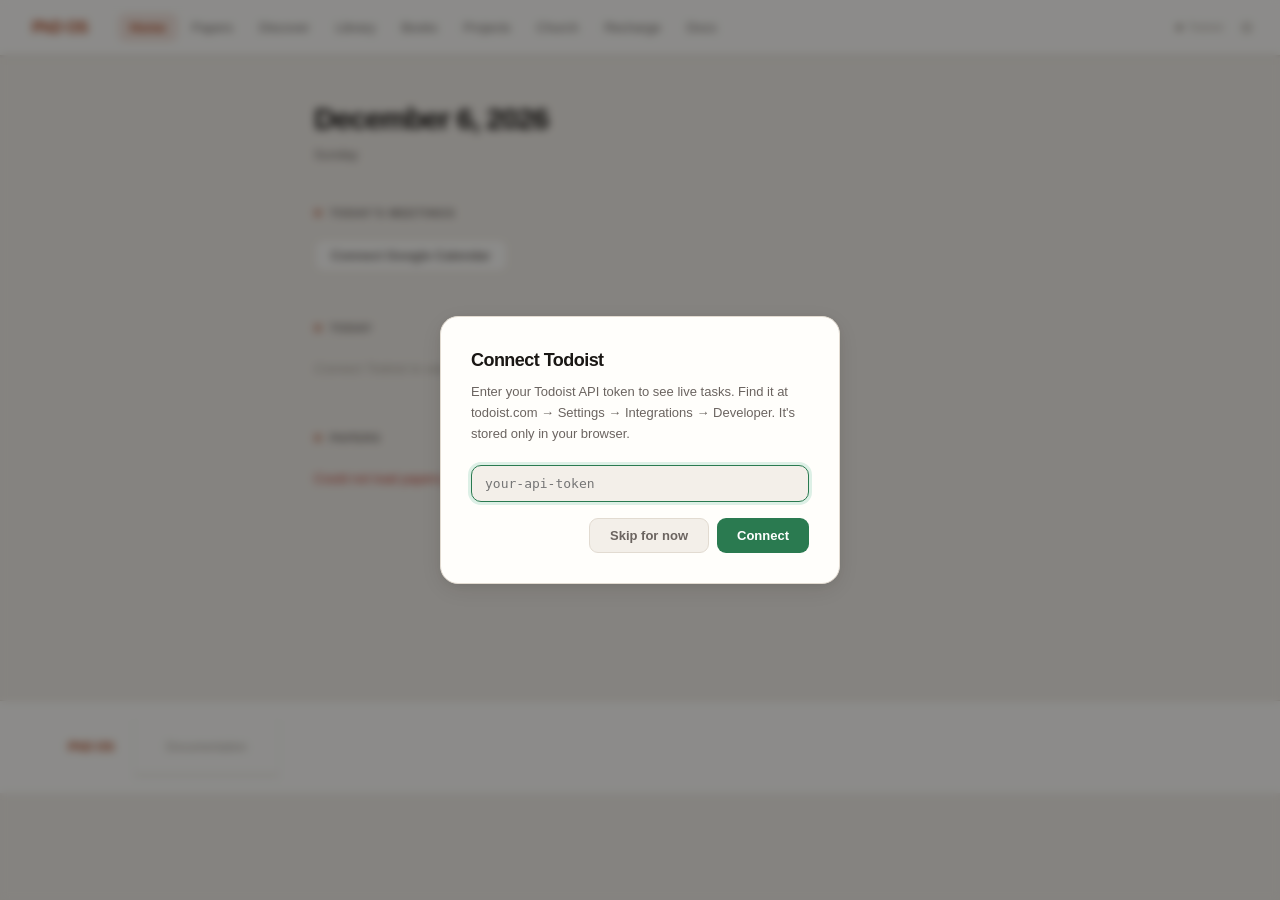
==== commit bea4a691: "adding calendar functionality" ====
--- a/site/index.html
+++ b/site/index.html
@@ -5,6 +5,7 @@
   <meta name="viewport" content="width=device-width, initial-scale=1.0">
   <title>PhD OS</title>
   <link rel="stylesheet" href="style.css">
+  <script async defer src="https://accounts.google.com/gsi/client" onload="gcalInit()"></script>
 </head>
 <body>
 
@@ -13,6 +14,13 @@
 <main>
   <p class="page-title" id="date-display"></p>
   <p class="page-sub" id="day-display"></p>
+
+  <section id="calendar-section">
+    <h2>Today's Meetings</h2>
+    <ul class="event-list" id="event-list">
+      <li class="loading">Loading meetings…</li>
+    </ul>
+  </section>
 
   <section id="tasks-section">
     <h2>Today</h2>
@@ -118,6 +126,65 @@
   }
 }
 
+// ── Calendar ──────────────────────────────────────────
+function renderEvents(events) {
+  const el = document.getElementById('event-list');
+  if (!events.length) {
+    el.innerHTML = '<li class="empty">No meetings today.</li>';
+    return;
+  }
+  el.innerHTML = events.map(e => {
+    const allDay = !e.start.dateTime;
+    const timeStr = allDay
+      ? 'All day'
+      : new Date(e.start.dateTime).toLocaleTimeString('en-US', { hour: 'numeric', minute: '2-digit' });
+    const badge = e.hangoutLink
+      ? '<span class="event-badge">Meet</span>'
+      : (e.location || '').toLowerCase().includes('zoom.us')
+        ? '<span class="event-badge">Zoom</span>'
+        : '';
+    return `
+      <li class="event-item">
+        <span class="event-time${allDay ? ' all-day' : ''}">${escHtml(timeStr)}</span>
+        <span class="event-dot" style="background:${escHtml(e._calColor)}"></span>
+        <span class="event-name">${escHtml(e.summary || '(no title)')}</span>
+        ${badge}
+      </li>`;
+  }).join('');
+}
+
+async function loadCalendar() {
+  const el = document.getElementById('event-list');
+  if (!GCAL_CLIENT_ID) {
+    el.innerHTML = '<li class="empty">Add your Google Client ID to <code>app.js</code> to enable calendar.</li>';
+    return;
+  }
+  if (!gcalTokenValid()) {
+    el.innerHTML = '<li style="padding:4px 0"><button class="gcal-connect-btn" id="gcal-btn">Connect Google Calendar</button></li>';
+    document.getElementById('gcal-btn').addEventListener('click', () => {
+      requestGcalToken(resp => {
+        if (resp.access_token) loadCalendar();
+        else el.innerHTML = '<li class="error">Google sign-in failed or was cancelled.</li>';
+      });
+    });
+    return;
+  }
+  el.innerHTML = '<li class="loading">Loading meetings…</li>';
+  try {
+    const events = await fetchTodayEvents();
+    renderEvents(events);
+  } catch(e) {
+    if (e.message === 'gcal_expired') {
+      el.innerHTML = '<li style="padding:4px 0"><button class="gcal-connect-btn" id="gcal-btn">Reconnect Google Calendar</button></li>';
+      document.getElementById('gcal-btn').addEventListener('click', () => {
+        requestGcalToken(resp => { if (resp.access_token) loadCalendar(); });
+      });
+    } else {
+      el.innerHTML = `<li class="error">Calendar error: ${escHtml(e.message)}</li>`;
+    }
+  }
+}
+
 // ── Init ──────────────────────────────────────────────
 if (!hasToken()) {
   document.getElementById('token-modal-placeholder').innerHTML = tokenModalHTML();
@@ -126,6 +193,7 @@
 
 loadTasks();
 loadPapers();
+loadCalendar();
 </script>
 </body>
 </html>
--- a/site/style.css
+++ b/site/style.css
@@ -1547,6 +1547,90 @@
   a.lit-title:hover { color: #80b0f0; }
 }
 
+/* ── Calendar events ─────────────────────────────────── */
+.event-list { list-style: none; display: flex; flex-direction: column; gap: 2px; }
+
+.event-item {
+  display: flex;
+  align-items: center;
+  gap: 11px;
+  padding: 9px 12px;
+  border-radius: var(--radius-sm);
+  background: var(--surface);
+  border: 1px solid var(--border);
+  box-shadow: var(--shadow-sm);
+  transition: background 0.12s, border-color 0.12s;
+}
+
+.event-item:hover {
+  background: var(--surface-hover);
+  border-color: var(--border-strong);
+}
+
+.event-time {
+  font-size: 11px;
+  font-weight: 700;
+  color: var(--text-muted);
+  width: 58px;
+  flex-shrink: 0;
+  font-variant-numeric: tabular-nums;
+  white-space: nowrap;
+}
+
+.event-time.all-day {
+  color: var(--text-subtle);
+  font-weight: 600;
+  font-style: italic;
+}
+
+.event-dot {
+  width: 8px;
+  height: 8px;
+  border-radius: 50%;
+  flex-shrink: 0;
+}
+
+.event-name {
+  flex: 1;
+  font-size: 14px;
+  font-weight: 450;
+  min-width: 0;
+  white-space: nowrap;
+  overflow: hidden;
+  text-overflow: ellipsis;
+}
+
+.event-badge {
+  font-size: 10px;
+  font-weight: 700;
+  padding: 2px 8px;
+  border-radius: 20px;
+  background: var(--blue-dim);
+  color: var(--blue);
+  border: 1px solid color-mix(in srgb, var(--blue) 20%, var(--border));
+  flex-shrink: 0;
+  white-space: nowrap;
+}
+
+.gcal-connect-btn {
+  font-size: 13px;
+  font-weight: 600;
+  padding: 8px 16px;
+  border-radius: var(--radius-sm);
+  border: 1.5px solid var(--border);
+  background: var(--surface);
+  color: var(--text-muted);
+  cursor: pointer;
+  font-family: inherit;
+  transition: background 0.12s, border-color 0.12s, color 0.12s;
+}
+
+.gcal-connect-btn:hover {
+  background: var(--surface-hover);
+  border-color: var(--blue);
+  color: var(--blue);
+}
+
 /* ── Loading / empty / error states ─────────────────── */
 .loading { font-size: 13px; color: var(--text-muted); padding: 8px 0; }
 .empty   { font-size: 13px; color: var(--text-subtle); font-style: italic; padding: 8px 0; }
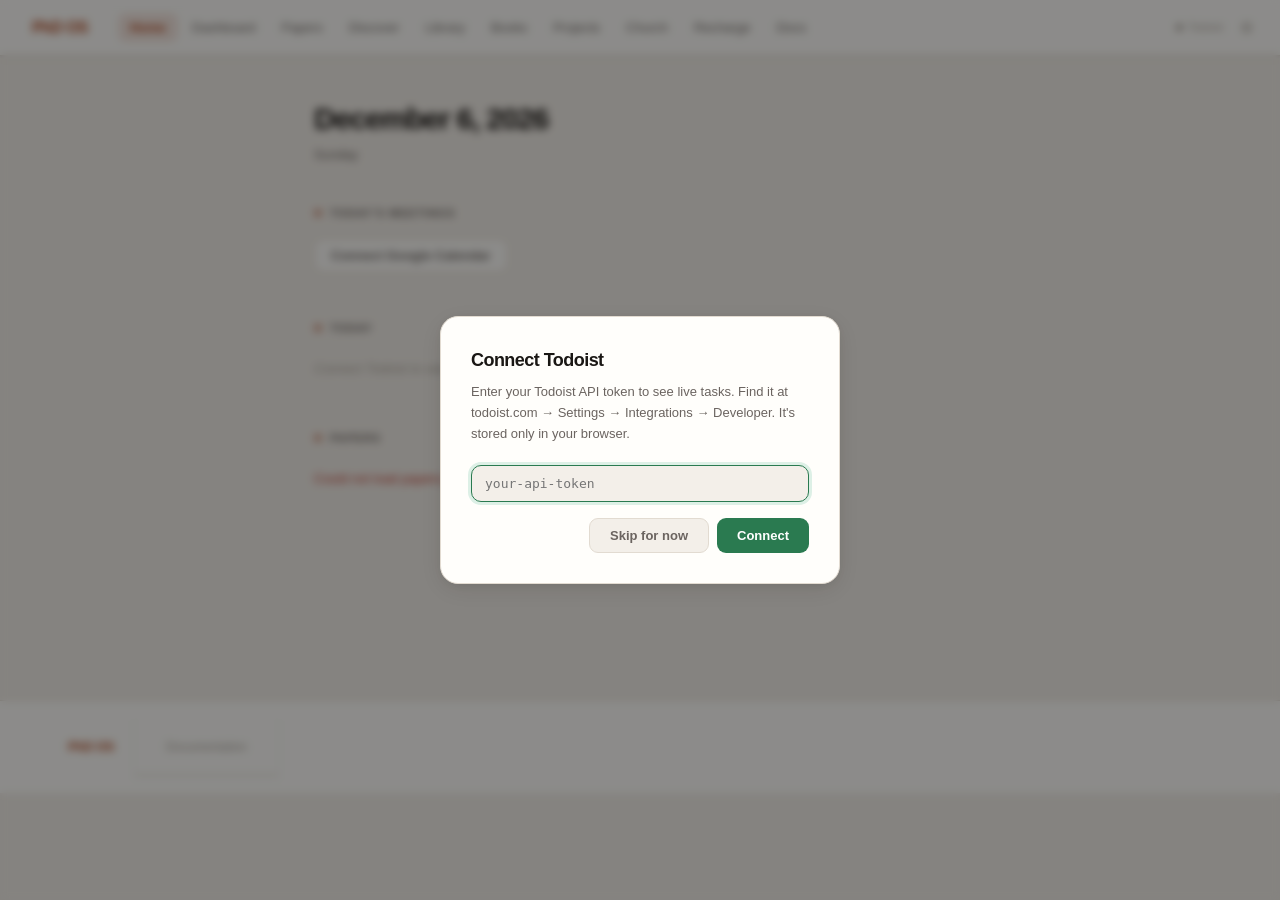
==== commit a6d1e680: "big changes, added a dashboard and fixed books" ====
--- a/site/index.html
+++ b/site/index.html
@@ -127,62 +127,8 @@
 }
 
 // ── Calendar ──────────────────────────────────────────
-function renderEvents(events) {
-  const el = document.getElementById('event-list');
-  if (!events.length) {
-    el.innerHTML = '<li class="empty">No meetings today.</li>';
-    return;
-  }
-  el.innerHTML = events.map(e => {
-    const allDay = !e.start.dateTime;
-    const timeStr = allDay
-      ? 'All day'
-      : new Date(e.start.dateTime).toLocaleTimeString('en-US', { hour: 'numeric', minute: '2-digit' });
-    const badge = e.hangoutLink
-      ? '<span class="event-badge">Meet</span>'
-      : (e.location || '').toLowerCase().includes('zoom.us')
-        ? '<span class="event-badge">Zoom</span>'
-        : '';
-    return `
-      <li class="event-item">
-        <span class="event-time${allDay ? ' all-day' : ''}">${escHtml(timeStr)}</span>
-        <span class="event-dot" style="background:${escHtml(e._calColor)}"></span>
-        <span class="event-name">${escHtml(e.summary || '(no title)')}</span>
-        ${badge}
-      </li>`;
-  }).join('');
-}
-
-async function loadCalendar() {
-  const el = document.getElementById('event-list');
-  if (!GCAL_CLIENT_ID) {
-    el.innerHTML = '<li class="empty">Add your Google Client ID to <code>app.js</code> to enable calendar.</li>';
-    return;
-  }
-  if (!gcalTokenValid()) {
-    el.innerHTML = '<li style="padding:4px 0"><button class="gcal-connect-btn" id="gcal-btn">Connect Google Calendar</button></li>';
-    document.getElementById('gcal-btn').addEventListener('click', () => {
-      requestGcalToken(resp => {
-        if (resp.access_token) loadCalendar();
-        else el.innerHTML = '<li class="error">Google sign-in failed or was cancelled.</li>';
-      });
-    });
-    return;
-  }
-  el.innerHTML = '<li class="loading">Loading meetings…</li>';
-  try {
-    const events = await fetchTodayEvents();
-    renderEvents(events);
-  } catch(e) {
-    if (e.message === 'gcal_expired') {
-      el.innerHTML = '<li style="padding:4px 0"><button class="gcal-connect-btn" id="gcal-btn">Reconnect Google Calendar</button></li>';
-      document.getElementById('gcal-btn').addEventListener('click', () => {
-        requestGcalToken(resp => { if (resp.access_token) loadCalendar(); });
-      });
-    } else {
-      el.innerHTML = `<li class="error">Calendar error: ${escHtml(e.message)}</li>`;
-    }
-  }
+function loadCalendar() {
+  loadCalendarInto(document.getElementById('event-list'));
 }
 
 // ── Init ──────────────────────────────────────────────
--- a/site/style.css
+++ b/site/style.css
@@ -1430,17 +1430,63 @@
 }
 
 /* Library */
+#lib-list {
+  display: flex;
+  flex-direction: column;
+  gap: 3px;
+}
+
+.lib-filters-wrap {
+  display: flex;
+  flex-direction: column;
+  gap: 7px;
+  margin-bottom: 14px;
+}
+
+.lib-filter-row {
+  display: flex;
+  align-items: center;
+  gap: 6px;
+  flex-wrap: wrap;
+}
+
+.lib-kw-search {
+  font-size: 12px;
+  padding: 4px 12px;
+  border: 1.5px solid var(--border);
+  border-radius: 20px;
+  background: var(--surface);
+  color: var(--text);
+  font-family: inherit;
+  outline: none;
+  width: 220px;
+  transition: border-color 0.12s;
+}
+.lib-kw-search:focus { border-color: var(--brand); }
+
+.lib-filter-label {
+  font-size: 10px;
+  font-weight: 700;
+  text-transform: uppercase;
+  letter-spacing: 0.08em;
+  color: var(--text-subtle);
+  white-space: nowrap;
+  min-width: 60px;
+}
+
+.rc-chip-sm {
+  font-size: 10.5px;
+  padding: 3px 10px;
+}
+
 .lit-card {
   background: var(--surface);
   border: 1px solid var(--border);
-  border-radius: var(--radius);
-  padding: 15px 17px;
-  margin-bottom: 8px;
-  box-shadow: var(--shadow-sm);
-  transition: box-shadow 0.15s, border-color 0.15s;
-}
-.lit-card:hover { box-shadow: var(--shadow-md); border-color: var(--border-strong); }
-.lit-card:last-child { margin-bottom: 0; }
+  border-radius: var(--radius-sm);
+  padding: 7px 12px;
+  transition: border-color 0.12s;
+}
+.lit-card:hover { border-color: var(--border-strong); }
 
 .lit-card-top {
   display: flex;
@@ -1495,9 +1541,9 @@
 a.lit-title:hover { text-decoration: underline; color: var(--blue); }
 
 .lit-authors {
-  font-size: 12.5px;
-  color: var(--text-muted);
-  margin-bottom: 8px;
+  font-size: 11.5px;
+  color: var(--text-muted);
+  margin-top: 1px;
 }
 
 .lit-thoughts {
@@ -1514,6 +1560,22 @@
   color: var(--text-muted);
   line-height: 1.6;
   margin-bottom: 8px;
+}
+
+.lit-keywords {
+  display: flex;
+  flex-wrap: wrap;
+  gap: 4px;
+  margin-top: 6px;
+}
+
+.lit-kw-chip {
+  font-size: 10px;
+  color: var(--text-subtle);
+  background: var(--bg);
+  border: 1px solid var(--border);
+  border-radius: 20px;
+  padding: 1px 7px;
 }
 
 .lit-related {
@@ -1744,6 +1806,204 @@
 }
 .footer-links a:hover { color: var(--text-muted); }
 
+/* ── Church page ─────────────────────────────────────── */
+.church-grid {
+  display: grid;
+  grid-template-columns: 1fr 1fr;
+  gap: 6px;
+}
+@media (max-width: 500px) { .church-grid { grid-template-columns: 1fr; } }
+
+.contact-card {
+  background: var(--surface);
+  border: 1px solid var(--border);
+  border-radius: var(--radius-sm);
+  padding: 12px 14px;
+  box-shadow: var(--shadow-sm);
+  transition: box-shadow 0.12s, border-color 0.12s;
+}
+.contact-card:hover { box-shadow: var(--shadow-md); border-color: var(--border-strong); }
+.contact-card.pinned { border-left: 3px solid var(--brand); }
+
+.contact-card-top {
+  display: flex;
+  justify-content: space-between;
+  align-items: flex-start;
+  gap: 6px;
+  margin-bottom: 2px;
+}
+.contact-card-actions {
+  display: flex;
+  gap: 1px;
+  flex-shrink: 0;
+  opacity: 0;
+  transition: opacity 0.15s;
+}
+.contact-card:hover .contact-card-actions,
+.contact-card:focus-within .contact-card-actions { opacity: 1; }
+@media (hover: none) { .contact-card-actions { opacity: 1; } }
+
+.contact-action-btn {
+  font-size: 13px;
+  line-height: 1;
+  padding: 3px 5px;
+  border-radius: 5px;
+  border: none;
+  background: none;
+  color: var(--text-subtle);
+  cursor: pointer;
+  font-family: inherit;
+  transition: color 0.1s, background 0.1s;
+}
+.contact-action-btn:hover { color: var(--text); background: var(--bg); }
+.contact-action-btn.del:hover { color: var(--danger); }
+
+.contact-name { font-size: 13.5px; font-weight: 600; }
+.contact-role {
+  font-size: 10px;
+  font-weight: 700;
+  text-transform: uppercase;
+  letter-spacing: 0.06em;
+  color: var(--brand);
+  margin-top: 3px;
+}
+.contact-details { display: flex; flex-wrap: wrap; gap: 2px 10px; margin-top: 5px; }
+.contact-detail {
+  font-size: 12px;
+  color: var(--text-muted);
+  text-decoration: none;
+  display: inline-flex;
+  align-items: center;
+  gap: 3px;
+  transition: color 0.1s;
+}
+.contact-detail:hover { color: var(--blue); text-decoration: underline; }
+.contact-note { font-size: 11.5px; color: var(--text-subtle); margin-top: 5px; line-height: 1.45; }
+
+.church-label {
+  font-size: 10px;
+  font-weight: 700;
+  text-transform: uppercase;
+  letter-spacing: 0.08em;
+  color: var(--text-subtle);
+  margin-bottom: 6px;
+}
+
+.meeting-body { padding: 14px 16px; }
+.meeting-meta { display: flex; align-items: center; gap: 8px; flex-wrap: wrap; margin-bottom: 12px; }
+.meeting-attendees { font-size: 12.5px; color: var(--text-muted); line-height: 1.5; margin-bottom: 12px; }
+.meeting-note { font-size: 11.5px; color: var(--text-subtle); margin-top: 10px; line-height: 1.5; font-style: italic; }
+
+.church-checklist { padding-left: 18px; display: flex; flex-direction: column; gap: 5px; margin: 0; }
+.church-checklist li { font-size: 13px; color: var(--text-muted); line-height: 1.5; }
+
+.zoom-btn {
+  display: inline-block;
+  font-size: 11px;
+  font-weight: 600;
+  padding: 4px 12px;
+  border-radius: 20px;
+  background: var(--blue-dim);
+  color: var(--blue);
+  border: 1px solid color-mix(in srgb, var(--blue) 20%, var(--border));
+  cursor: pointer;
+  font-family: inherit;
+  text-decoration: none;
+  transition: opacity 0.12s;
+  white-space: nowrap;
+}
+.zoom-btn:hover { opacity: 0.8; }
+.zoom-btn.unset {
+  background: var(--bg);
+  color: var(--text-subtle);
+  border-color: var(--border);
+  cursor: default;
+  opacity: 0.6;
+}
+
+.private-row {
+  display: flex;
+  align-items: center;
+  gap: 10px;
+  padding: 9px 12px;
+  background: var(--surface);
+  border: 1px solid var(--border);
+  border-radius: var(--radius-sm);
+  margin-bottom: 2px;
+  box-shadow: var(--shadow-sm);
+}
+.private-label { font-size: 12px; color: var(--text-muted); font-weight: 500; flex-shrink: 0; width: 155px; }
+.private-val {
+  flex: 1;
+  font-family: 'SF Mono', 'Fira Code', monospace;
+  font-size: 12px;
+  color: var(--text);
+  overflow: hidden;
+  text-overflow: ellipsis;
+  white-space: nowrap;
+  min-width: 0;
+}
+.private-val.masked { color: var(--text-subtle); letter-spacing: 0.1em; }
+.private-val.unset  { color: var(--text-subtle); font-style: italic; font-family: inherit; letter-spacing: 0; }
+.private-actions { display: flex; gap: 3px; flex-shrink: 0; }
+.priv-btn {
+  font-size: 12px;
+  line-height: 1;
+  padding: 4px 7px;
+  border-radius: 5px;
+  border: 1px solid var(--border);
+  background: none;
+  color: var(--text-subtle);
+  cursor: pointer;
+  font-family: inherit;
+  transition: color 0.1s, background 0.1s, border-color 0.1s;
+}
+.priv-btn:hover { background: var(--bg); color: var(--text); border-color: var(--border-strong); }
+
+.resource-list { list-style: none; display: flex; flex-direction: column; gap: 3px; }
+.resource-item {
+  display: flex;
+  align-items: center;
+  gap: 12px;
+  padding: 10px 13px;
+  background: var(--surface);
+  border: 1px solid var(--border);
+  border-radius: var(--radius-sm);
+  box-shadow: var(--shadow-sm);
+}
+.resource-name { flex: 1; font-size: 13.5px; font-weight: 500; }
+.resource-link {
+  font-size: 11px;
+  font-weight: 600;
+  padding: 3px 11px;
+  border-radius: 20px;
+  background: var(--blue-dim);
+  color: var(--blue);
+  border: 1px solid color-mix(in srgb, var(--blue) 20%, var(--border));
+  text-decoration: none;
+  transition: opacity 0.12s;
+  white-space: nowrap;
+  flex-shrink: 0;
+}
+.resource-link:hover { opacity: 0.8; }
+.resource-link.unset {
+  background: var(--bg);
+  color: var(--text-subtle);
+  border-color: var(--border);
+  pointer-events: none;
+  opacity: 0.55;
+}
+
+.modal-section-label {
+  font-size: 10px;
+  font-weight: 700;
+  text-transform: uppercase;
+  letter-spacing: 0.08em;
+  color: var(--text-subtle);
+  margin: 16px 0 5px;
+}
+.modal-section-label:first-child { margin-top: 0; }
+
 /* ── Docs page ───────────────────────────────────────── */
 .docs-layout {
   display: grid;
@@ -1893,3 +2153,495 @@
   .docs-sidebar-section { padding: 0; margin-bottom: 12px; }
   .docs-content { padding: 28px 20px 60px; }
 }
+
+/* ══════════════════════════════════════════════════════
+   DASHBOARD PAGE
+   ══════════════════════════════════════════════════════ */
+
+.db-page {
+  max-width: 1100px;
+  margin: 0 auto;
+  padding: 36px 24px 100px;
+}
+
+.db-header {
+  display: flex;
+  align-items: flex-end;
+  justify-content: space-between;
+  margin-bottom: 28px;
+}
+
+.db-header-date {
+  font-size: 26px;
+  font-weight: 800;
+  letter-spacing: -0.04em;
+  color: var(--text);
+}
+
+.db-header-day {
+  font-size: 13px;
+  color: var(--text-muted);
+  margin-top: 2px;
+}
+
+.db-header-status {
+  font-size: 12px;
+  color: var(--text-subtle);
+  font-weight: 600;
+  background: var(--surface);
+  border: 1px solid var(--border);
+  border-radius: 20px;
+  padding: 4px 12px;
+}
+
+/* Grid */
+.db-grid {
+  display: grid;
+  grid-template-columns: 1fr 1fr;
+  gap: 18px;
+}
+
+@media (max-width: 700px) {
+  .db-grid { grid-template-columns: 1fr; }
+  .db-card-span2 { grid-column: span 1; }
+}
+
+.db-card-span2 { grid-column: span 2; }
+
+/* Card shell */
+.db-card {
+  background: var(--surface);
+  border: 1px solid var(--border);
+  border-radius: var(--radius);
+  padding: 20px;
+  box-shadow: var(--shadow-sm);
+  display: flex;
+  flex-direction: column;
+  min-height: 140px;
+}
+
+.db-card-tasks { min-height: 220px; }
+
+.db-card-header {
+  font-size: 10px;
+  font-weight: 800;
+  text-transform: uppercase;
+  letter-spacing: 0.1em;
+  color: var(--text-subtle);
+  margin-bottom: 14px;
+  display: flex;
+  align-items: center;
+  gap: 7px;
+}
+
+.db-card-dot {
+  width: 6px;
+  height: 6px;
+  border-radius: 50%;
+  flex-shrink: 0;
+}
+
+.db-task-count {
+  font-size: 10px;
+  font-weight: 700;
+  color: var(--text-subtle);
+  background: var(--bg);
+  border: 1px solid var(--border);
+  border-radius: 20px;
+  padding: 1px 8px;
+  margin-left: 2px;
+  font-variant-numeric: tabular-nums;
+  text-transform: none;
+  letter-spacing: 0;
+}
+
+/* Article of the Day */
+.db-article-journal {
+  font-size: 10px;
+  font-weight: 700;
+  padding: 1px 8px;
+  border-radius: 20px;
+  background: var(--brand-dim);
+  color: var(--brand);
+  border: 1px solid color-mix(in srgb, var(--brand) 20%, var(--border));
+  text-transform: none;
+  letter-spacing: 0;
+  margin-left: auto;
+}
+
+.db-article-title-row { margin-bottom: 6px; }
+
+a.db-article-title, .db-article-title {
+  font-size: 16px;
+  font-weight: 700;
+  color: var(--text);
+  text-decoration: none;
+  line-height: 1.35;
+  letter-spacing: -0.02em;
+}
+a.db-article-title:hover { text-decoration: underline; color: var(--blue); }
+
+.db-article-meta {
+  display: flex;
+  align-items: center;
+  gap: 10px;
+  margin-bottom: 10px;
+}
+
+.db-article-authors {
+  font-size: 12px;
+  color: var(--text-muted);
+}
+
+.db-article-year {
+  font-size: 11px;
+  color: var(--text-subtle);
+  background: var(--bg);
+  border: 1px solid var(--border);
+  border-radius: 20px;
+  padding: 1px 8px;
+}
+
+.db-article-abstract {
+  font-size: 13px;
+  color: var(--text-muted);
+  line-height: 1.65;
+  margin-bottom: 14px;
+  display: -webkit-box;
+  -webkit-line-clamp: 4;
+  -webkit-box-orient: vertical;
+  overflow: hidden;
+}
+
+.db-article-actions {
+  display: flex;
+  gap: 8px;
+  align-items: center;
+  margin-top: auto;
+}
+
+.db-article-btn {
+  font-size: 12px;
+  font-weight: 600;
+  padding: 6px 14px;
+  border-radius: var(--radius-sm);
+  border: 1.5px solid var(--border);
+  background: var(--surface-hover);
+  color: var(--text-muted);
+  cursor: pointer;
+  font-family: inherit;
+  text-decoration: none;
+  display: inline-block;
+  transition: background 0.12s, border-color 0.12s, color 0.12s;
+  white-space: nowrap;
+}
+.db-article-btn:hover { background: var(--bg); border-color: var(--border-strong); color: var(--text); }
+
+.db-article-btn-todoist {
+  color: var(--blue);
+  border-color: color-mix(in srgb, var(--blue) 25%, var(--border));
+  background: var(--blue-dim);
+}
+.db-article-btn-todoist:hover { background: color-mix(in srgb, var(--blue-dim) 80%, var(--bg)); }
+.db-article-btn-todoist:disabled { opacity: 0.55; cursor: default; }
+
+/* Currently Reading */
+.db-reading-inner {
+  display: flex;
+  gap: 14px;
+  align-items: flex-start;
+}
+
+.db-reading-cover {
+  width: 70px;
+  aspect-ratio: 2/3;
+  object-fit: cover;
+  border-radius: 3px 6px 6px 3px;
+  box-shadow: 2px 4px 10px rgba(0,0,0,0.2);
+  flex-shrink: 0;
+}
+
+.db-reading-cover-ph {
+  width: 70px;
+  aspect-ratio: 2/3;
+  border-radius: 3px 6px 6px 3px;
+  box-shadow: 2px 4px 10px rgba(0,0,0,0.2);
+  background: var(--brand);
+  display: flex;
+  align-items: center;
+  justify-content: center;
+  font-size: 28px;
+  font-weight: 900;
+  color: rgba(255,255,255,0.85);
+  flex-shrink: 0;
+}
+
+.db-reading-info { flex: 1; min-width: 0; }
+
+.db-reading-title {
+  font-size: 15px;
+  font-weight: 700;
+  color: var(--text);
+  letter-spacing: -0.02em;
+  line-height: 1.35;
+  margin-bottom: 4px;
+}
+
+.db-reading-author {
+  font-size: 12px;
+  color: var(--text-muted);
+}
+
+.db-reading-more {
+  font-size: 11px;
+  color: var(--text-subtle);
+  margin-top: 6px;
+}
+
+/* LDS Quote */
+.db-quote-text {
+  font-size: 14px;
+  font-style: italic;
+  color: var(--text);
+  line-height: 1.7;
+  margin: 0 0 10px;
+  border-left: 3px solid var(--purple);
+  padding-left: 12px;
+}
+
+.db-quote-attr {
+  font-size: 12px;
+  color: var(--text-muted);
+  font-weight: 600;
+}
+
+/* Recharge card */
+.db-recharge-status {
+  font-size: 10px;
+  padding: 1px 8px;
+  border-radius: 20px;
+  background: var(--bg);
+  border: 1px solid var(--border);
+  color: var(--text-subtle);
+  text-transform: none;
+  letter-spacing: 0;
+  font-weight: 600;
+  margin-left: auto;
+}
+.db-recharge-status.active {
+  background: var(--accent-dim);
+  color: var(--accent);
+  border-color: color-mix(in srgb, var(--accent) 25%, var(--border));
+}
+
+.db-recharge-row {
+  display: flex;
+  align-items: center;
+  justify-content: space-between;
+  gap: 16px;
+  flex-wrap: wrap;
+}
+
+.db-recharge-label {
+  font-size: 14px;
+  font-weight: 600;
+  color: var(--text);
+}
+.db-recharge-label.db-recharge-none { color: var(--text-subtle); font-weight: 400; font-style: italic; }
+
+.db-recharge-sub {
+  font-size: 12px;
+  color: var(--text-muted);
+  margin-top: 3px;
+}
+
+.db-recharge-active { display: flex; flex-direction: column; gap: 10px; }
+
+.db-recharge-timer {
+  font-size: 32px;
+  font-weight: 800;
+  font-variant-numeric: tabular-nums;
+  letter-spacing: -0.03em;
+  color: var(--accent);
+  font-family: 'SF Mono', 'Fira Code', monospace;
+}
+
+/* ══════════════════════════════════════════════════════
+   RECHARGE PAGE (OVERHAULED)
+   ══════════════════════════════════════════════════════ */
+
+/* Active timer card */
+.rc-timer-card {
+  background: linear-gradient(135deg, var(--surface) 0%, var(--accent-dim) 100%);
+  border: 1.5px solid color-mix(in srgb, var(--accent) 25%, var(--border));
+  border-radius: var(--radius);
+  padding: 28px 24px 24px;
+  box-shadow: var(--shadow-md);
+  display: flex;
+  flex-direction: column;
+  align-items: center;
+  gap: 14px;
+  text-align: center;
+}
+
+.rc-timer-meta {
+  display: flex;
+  align-items: center;
+  gap: 6px;
+  font-size: 12px;
+}
+
+.rc-timer-cat {
+  font-size: 11px;
+  font-weight: 700;
+  text-transform: uppercase;
+  letter-spacing: 0.07em;
+  color: var(--accent);
+  background: var(--accent-dim);
+  padding: 2px 9px;
+  border-radius: 20px;
+  border: 1px solid color-mix(in srgb, var(--accent) 20%, var(--border));
+}
+
+.rc-timer-sep { color: var(--text-subtle); }
+
+.rc-timer-name {
+  font-size: 14px;
+  font-weight: 600;
+  color: var(--text);
+}
+
+.rc-timer-display {
+  font-size: 60px;
+  font-weight: 800;
+  font-variant-numeric: tabular-nums;
+  letter-spacing: -0.04em;
+  color: var(--accent);
+  font-family: 'SF Mono', 'Fira Code', 'Menlo', monospace;
+  line-height: 1;
+}
+
+.rc-timer-actions {
+  display: flex;
+  gap: 10px;
+}
+
+/* Browse */
+.rc-category { margin-bottom: 22px; }
+.rc-category:last-child { margin-bottom: 0; }
+
+.rc-cat-label {
+  font-size: 10px;
+  font-weight: 800;
+  text-transform: uppercase;
+  letter-spacing: 0.09em;
+  color: var(--text-subtle);
+  margin-bottom: 6px;
+  padding-left: 2px;
+}
+
+.rc-activity-list {
+  list-style: none;
+  display: flex;
+  flex-direction: column;
+  gap: 2px;
+}
+
+.rc-activity-item {
+  display: flex;
+  align-items: center;
+  gap: 10px;
+  padding: 9px 12px;
+  border-radius: var(--radius-sm);
+  background: var(--surface);
+  border: 1px solid var(--border);
+  transition: background 0.1s, border-color 0.1s;
+}
+
+.rc-activity-item:hover { background: var(--surface-hover); border-color: var(--border-strong); }
+
+.rc-activity-item.rc-activity-active {
+  border-color: color-mix(in srgb, var(--accent) 30%, var(--border));
+  background: var(--accent-dim);
+}
+
+.rc-activity-name {
+  flex: 1;
+  font-size: 14px;
+  color: var(--text);
+}
+
+.rc-start-btn {
+  font-size: 11px;
+  font-weight: 600;
+  padding: 4px 13px;
+  border-radius: 20px;
+  border: 1.5px solid var(--border);
+  background: transparent;
+  color: var(--text-muted);
+  cursor: pointer;
+  font-family: inherit;
+  transition: background 0.12s, border-color 0.12s, color 0.12s;
+  white-space: nowrap;
+  flex-shrink: 0;
+}
+.rc-start-btn:hover {
+  background: var(--accent-dim);
+  border-color: var(--accent);
+  color: var(--accent);
+}
+.rc-start-btn.rc-start-active {
+  background: var(--accent-dim);
+  border-color: color-mix(in srgb, var(--accent) 30%, var(--border));
+  color: var(--accent);
+  cursor: default;
+}
+
+/* Today's sessions */
+.rc-today-summary {
+  font-size: 12px;
+  font-weight: 600;
+  color: var(--text-muted);
+  margin-bottom: 8px;
+  padding-left: 2px;
+}
+
+.rc-session-list {
+  list-style: none;
+  display: flex;
+  flex-direction: column;
+  gap: 2px;
+}
+
+.rc-session-item {
+  display: flex;
+  align-items: center;
+  gap: 8px;
+  padding: 8px 12px;
+  border-radius: var(--radius-sm);
+  background: var(--surface);
+  border: 1px solid var(--border);
+}
+
+.rc-session-name {
+  flex: 1;
+  font-size: 13.5px;
+  color: var(--text);
+}
+
+.rc-session-dur {
+  font-size: 11px;
+  font-weight: 700;
+  color: var(--accent);
+  background: var(--accent-dim);
+  border-radius: 20px;
+  padding: 1px 8px;
+  flex-shrink: 0;
+}
+
+.rc-session-time {
+  font-size: 11px;
+  color: var(--text-subtle);
+  flex-shrink: 0;
+  font-variant-numeric: tabular-nums;
+}
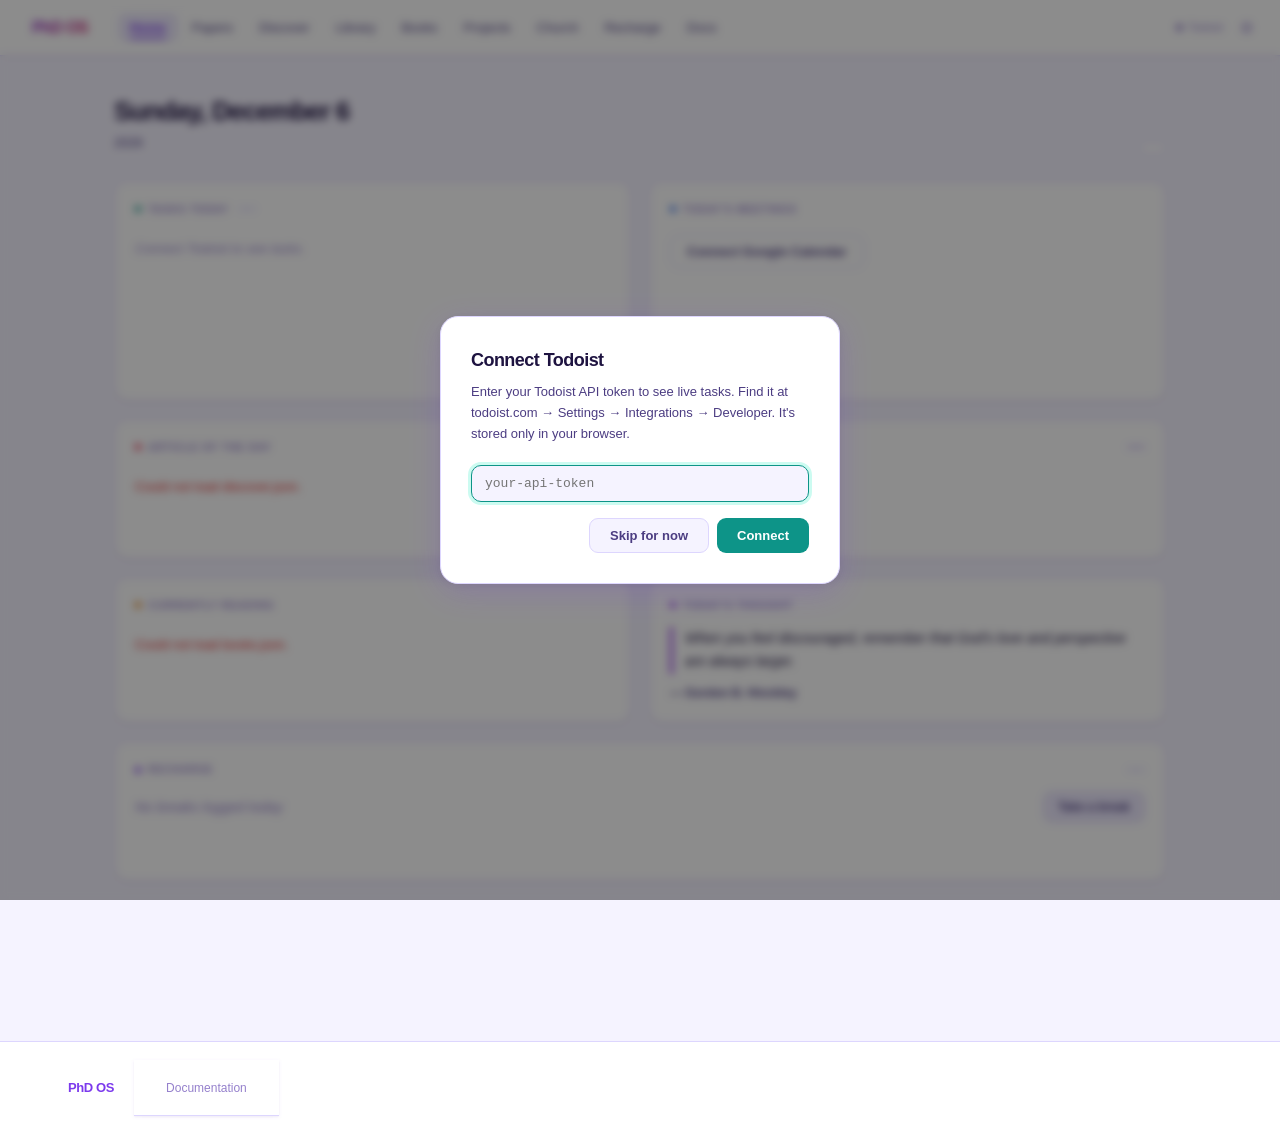
==== commit 42502a85: "added more fun css" ====
--- a/site/index.html
+++ b/site/index.html
@@ -11,135 +11,270 @@
 
 <nav id="nav"></nav>
 
-<main>
-  <p class="page-title" id="date-display"></p>
-  <p class="page-sub" id="day-display"></p>
-
-  <section id="calendar-section">
-    <h2>Today's Meetings</h2>
-    <ul class="event-list" id="event-list">
-      <li class="loading">Loading meetings…</li>
-    </ul>
-  </section>
-
-  <section id="tasks-section">
-    <h2>Today</h2>
-    <ul class="task-list" id="task-list">
-      <li class="loading">Loading tasks…</li>
-    </ul>
-  </section>
-
-  <section id="upcoming-section">
-    <h2>Next 7 Days</h2>
-    <ul class="task-list" id="upcoming-list">
-      <li class="loading">Loading…</li>
-    </ul>
-  </section>
-
-  <section>
-    <h2>Papers</h2>
-    <div id="papers-summary">
-      <p class="loading">Loading…</p>
-    </div>
-  </section>
-
-</main>
+<div class="db-page">
+
+  <!-- ── Header ─────────────────────────────────────── -->
+  <div class="db-header">
+    <div>
+      <div class="db-header-date" id="db-date"></div>
+      <div class="db-header-day"  id="db-day"></div>
+    </div>
+    <div class="db-header-status" id="db-status"></div>
+  </div>
+
+  <!-- ── Grid ───────────────────────────────────────── -->
+  <div class="db-grid">
+
+    <!-- Tasks Today -->
+    <div class="db-card db-card-tasks">
+      <div class="db-card-header">
+        <span class="db-card-dot" style="background:var(--accent)"></span>
+        Tasks Today
+        <span class="db-task-count" id="db-task-count"></span>
+      </div>
+      <ul class="task-list" id="db-task-list">
+        <li class="loading">Loading…</li>
+      </ul>
+    </div>
+
+    <!-- Today's Meetings -->
+    <div class="db-card">
+      <div class="db-card-header">
+        <span class="db-card-dot" style="background:var(--blue)"></span>
+        Today's Meetings
+      </div>
+      <ul class="event-list" id="db-event-list">
+        <li class="loading">Loading…</li>
+      </ul>
+    </div>
+
+    <!-- Article of the Day -->
+    <div class="db-card db-card-span2 db-card-article">
+      <div class="db-card-header">
+        <span class="db-card-dot" style="background:var(--rose)"></span>
+        Article of the Day
+        <span class="db-article-journal" id="db-article-journal"></span>
+      </div>
+      <div id="db-article-body">
+        <p class="loading">Loading…</p>
+      </div>
+    </div>
+
+    <!-- Currently Reading -->
+    <div class="db-card db-card-reading">
+      <div class="db-card-header">
+        <span class="db-card-dot" style="background:var(--gold)"></span>
+        Currently Reading
+      </div>
+      <div id="db-reading-body">
+        <p class="loading">Loading…</p>
+      </div>
+    </div>
+
+    <!-- LDS Quote -->
+    <div class="db-card db-card-quote">
+      <div class="db-card-header">
+        <span class="db-card-dot" style="background:var(--purple)"></span>
+        Today's Thought
+      </div>
+      <div id="db-quote-body"></div>
+    </div>
+
+    <!-- Recharge -->
+    <div class="db-card db-card-recharge db-card-span2">
+      <div class="db-card-header">
+        <span class="db-card-dot" style="background:var(--brand)"></span>
+        Recharge
+        <span class="db-recharge-status" id="db-recharge-status"></span>
+      </div>
+      <div id="db-recharge-body"></div>
+    </div>
+
+  </div><!-- /db-grid -->
+</div><!-- /db-page -->
 
 <div id="token-modal-placeholder"></div>
 
 <script src="app.js"></script>
 <script>
-// ── Nav ──────────────────────────────────────────────
 document.getElementById('nav').innerHTML = navHTML('home');
 initSettings();
 
-// ── Date header ──────────────────────────────────────
+// ── Header ────────────────────────────────────────────
 const now = new Date();
-document.getElementById('date-display').textContent =
-  now.toLocaleDateString('en-US', { month: 'long', day: 'numeric', year: 'numeric' });
-document.getElementById('day-display').textContent =
-  now.toLocaleDateString('en-US', { weekday: 'long' });
-
-async function loadTasks() {
+document.getElementById('db-date').textContent =
+  now.toLocaleDateString('en-US', { weekday: 'long', month: 'long', day: 'numeric' });
+document.getElementById('db-day').textContent =
+  now.toLocaleDateString('en-US', { year: 'numeric' });
+
+// ── Tasks Today ───────────────────────────────────────
+async function loadDashTasks() {
+  const listEl  = document.getElementById('db-task-list');
+  const countEl = document.getElementById('db-task-count');
   if (!hasToken()) {
-    document.getElementById('task-list').innerHTML =
-      '<li class="empty">Connect Todoist to see tasks.</li>';
-    document.getElementById('upcoming-list').innerHTML = '';
-    document.getElementById('upcoming-section').style.display = 'none';
+    listEl.innerHTML = '<li class="empty">Connect Todoist to see tasks.</li>';
+    document.getElementById('token-modal-placeholder').innerHTML = tokenModalHTML();
+    showTokenModal(() => loadDashTasks());
     return;
   }
-
   try {
     const [all, reminders] = await Promise.all([fetchTasks(), fetchReminders()]);
     setApiStatus('connected');
     const reminderMap = buildReminderMap(reminders);
-
-    const today    = all.filter(t => isDueNow(t));
-    const upcoming = all.filter(t => isDueWithin(t, 7));
-
-    renderTaskList('task-list', today, all, false, reminderMap);
-    if (upcoming.length) {
-      renderTaskList('upcoming-list', upcoming, all, true, reminderMap);
-    } else {
-      document.getElementById('upcoming-list').innerHTML =
-        '<li class="empty">Nothing else this week.</li>';
-    }
+    const today = all.filter(t => isDueNow(t));
+    countEl.textContent = today.length || '';
+    renderTaskList('db-task-list', today, all, false, reminderMap);
+    document.getElementById('db-status').textContent =
+      today.length ? `${today.length} task${today.length !== 1 ? 's' : ''} today` : 'Clear today';
   } catch(e) {
     setApiStatus('error');
-    if (e.message === 'bad_token') {
-      document.getElementById('task-list').innerHTML =
-        '<li class="error">Invalid token — click ⚙ to reset.</li>';
-    } else {
-      document.getElementById('task-list').innerHTML =
-        '<li class="error">Could not reach Todoist. Check connection.</li>';
-    }
-    document.getElementById('upcoming-list').innerHTML = '';
-  }
-}
-
-// ── Papers summary ────────────────────────────────────
-async function loadPapers() {
-  const el = document.getElementById('papers-summary');
+    listEl.innerHTML = e.message === 'bad_token'
+      ? '<li class="error">Invalid token — click ⚙ to reset.</li>'
+      : '<li class="error">Could not reach Todoist.</li>';
+  }
+}
+
+// ── Calendar ──────────────────────────────────────────
+loadCalendarInto(document.getElementById('db-event-list'));
+
+// ── Article of the Day ────────────────────────────────
+async function loadArticle() {
+  const el  = document.getElementById('db-article-body');
+  const jel = document.getElementById('db-article-journal');
   try {
-    const data = await fetch('papers.json').then(r => r.json());
-    const active = data.papers.filter(p => p.status === 'active');
-    if (!active.length) { el.innerHTML = '<p class="empty">No active papers.</p>'; return; }
-
-    el.innerHTML = active.map(p => {
-      const si = stageIndex(p.stage);
-      const steps = STAGES.map((_, i) => {
-        if (i < si)  return '<div class="progress-step past"></div>';
-        if (i === si) return '<div class="progress-step current"></div>';
-        return '<div class="progress-step"></div>';
-      }).join('');
-      return `
-        <div class="paper-card">
-          <div class="paper-header">
-            <span class="paper-title">${escHtml(p.title)}</span>
-            <span class="stage-pill ${stageClass(p.stage)}">${p.stage}</span>
-          </div>
-          <div class="paper-progress">${steps}</div>
-        </div>`;
-    }).join('');
+    const data    = await fetch('discover.json').then(r => r.json());
+    const article = getArticleOfDay(data);
+    if (!article) { el.innerHTML = '<p class="empty">No IS journal articles cached yet — push to trigger a build.</p>'; return; }
+
+    jel.textContent = article.journal_abbrev || article.journal || '';
+
+    const authStr = (article.authors || []).slice(0,4).join(', ') +
+                    (article.authors?.length > 4 ? ' et al.' : '');
+    const doiUrl  = article.doi ? `https://doi.org/${article.doi}` : '';
+    const titleEl = doiUrl
+      ? `<a class="db-article-title" href="${escHtml(doiUrl)}" target="_blank" rel="noopener">${escHtml(article.title)}</a>`
+      : `<span class="db-article-title">${escHtml(article.title)}</span>`;
+
+    el.innerHTML = `
+      <div class="db-article-title-row">${titleEl}</div>
+      <div class="db-article-meta">
+        <span class="db-article-authors">${escHtml(authStr)}</span>
+        ${article.year ? `<span class="db-article-year">${article.year}</span>` : ''}
+      </div>
+      <p class="db-article-abstract">${escHtml(article.abstract || '')}</p>
+      <div class="db-article-actions">
+        ${doiUrl ? `<a class="db-article-btn" href="${escHtml(doiUrl)}" target="_blank" rel="noopener">Open article</a>` : ''}
+        <button class="db-article-btn db-article-btn-todoist" id="db-article-todoist" ${hasToken() ? '' : 'disabled'}>+ Add to read list</button>
+      </div>`;
+
+    document.getElementById('db-article-todoist')?.addEventListener('click', async function() {
+      this.disabled = true; this.textContent = 'Adding…';
+      try {
+        await apiPost('/tasks', { content: `Read: ${article.title}`, description: doiUrl || '' });
+        this.textContent = 'Added ✓';
+      } catch(e) { this.textContent = 'Failed'; this.disabled = false; }
+    });
   } catch(e) {
-    el.innerHTML = '<p class="error">Could not load papers.json</p>';
-  }
-}
-
-// ── Calendar ──────────────────────────────────────────
-function loadCalendar() {
-  loadCalendarInto(document.getElementById('event-list'));
+    el.innerHTML = '<p class="error">Could not load discover.json.</p>';
+  }
+}
+
+// ── Currently Reading ─────────────────────────────────
+async function loadReading() {
+  const el = document.getElementById('db-reading-body');
+  try {
+    const data    = await fetch('books.json').then(r => r.json());
+    const reading = (data.books || []).filter(b => b.status === 'currently-reading' || b.status === 'reading');
+    if (!reading.length) { el.innerHTML = '<p class="empty">No book marked as currently reading.</p>'; return; }
+
+    const b = reading[0];
+    const safeUrl = (() => {
+      if (!b.cover_url) return '';
+      try { const u = new URL(b.cover_url); return (u.protocol==='https:'||u.protocol==='http:') ? b.cover_url : ''; } catch { return ''; }
+    })();
+
+    el.innerHTML = `
+      <div class="db-reading-inner">
+        ${safeUrl
+          ? `<img class="db-reading-cover" src="${escHtml(safeUrl)}" alt="${escHtml(b.title)}">`
+          : `<div class="db-reading-cover-ph">${escHtml((b.title||'?')[0].toUpperCase())}</div>`}
+        <div class="db-reading-info">
+          <div class="db-reading-title">${escHtml(b.title)}</div>
+          <div class="db-reading-author">${escHtml(b.author || '')}</div>
+          ${reading.length > 1 ? `<div class="db-reading-more">+${reading.length-1} more</div>` : ''}
+        </div>
+      </div>`;
+  } catch(e) {
+    el.innerHTML = '<p class="error">Could not load books.json.</p>';
+  }
+}
+
+// ── LDS Quote ─────────────────────────────────────────
+function loadQuote() {
+  const q = getQuoteOfDay();
+  document.getElementById('db-quote-body').innerHTML = `
+    <blockquote class="db-quote-text">${escHtml(q.text)}</blockquote>
+    <div class="db-quote-attr">— ${escHtml(q.attr)}</div>`;
+}
+
+// ── Recharge card ─────────────────────────────────────
+function loadRechargeCard() {
+  const el       = document.getElementById('db-recharge-body');
+  const statusEl = document.getElementById('db-recharge-status');
+  const active   = getRechargeActive();
+  const log      = getRechargeLog();
+
+  if (active) {
+    const elapsed = Math.round((Date.now() - new Date(active.startedAt).getTime()) / 1000);
+    statusEl.textContent = 'in progress';
+    statusEl.className   = 'db-recharge-status active';
+    el.innerHTML = `
+      <div class="db-recharge-active">
+        <div class="db-recharge-label">${escHtml(active.category)} · ${escHtml(active.item)}</div>
+        <div class="db-recharge-timer" id="db-rc-timer">${formatElapsed(elapsed)}</div>
+        <a href="recharge.html" class="db-article-btn">View timer</a>
+      </div>`;
+    let s = elapsed;
+    setInterval(() => {
+      s++;
+      const t = document.getElementById('db-rc-timer');
+      if (t) t.textContent = formatElapsed(s);
+    }, 1000);
+    return;
+  }
+
+  const todayStart = new Date(); todayStart.setHours(0,0,0,0);
+  const todayLog   = log.filter(e => new Date(e.endedAt) >= todayStart);
+  const last       = todayLog[0];
+
+  if (last) {
+    const mins = Math.round(last.duration / 60);
+    statusEl.textContent = formatAgo(last.endedAt);
+    statusEl.className   = 'db-recharge-status';
+    el.innerHTML = `
+      <div class="db-recharge-row">
+        <div>
+          <div class="db-recharge-label">Last break: ${escHtml(last.item)}</div>
+          <div class="db-recharge-sub">${mins} min · ${todayLog.length} break${todayLog.length!==1?'s':''} today</div>
+        </div>
+        <a href="recharge.html" class="db-article-btn">Take another</a>
+      </div>`;
+  } else {
+    statusEl.textContent = '';
+    el.innerHTML = `
+      <div class="db-recharge-row">
+        <div class="db-recharge-label db-recharge-none">No breaks logged today</div>
+        <a href="recharge.html" class="db-article-btn">Take a break</a>
+      </div>`;
+  }
 }
 
 // ── Init ──────────────────────────────────────────────
-if (!hasToken()) {
-  document.getElementById('token-modal-placeholder').innerHTML = tokenModalHTML();
-  showTokenModal(() => loadTasks());
-}
-
-loadTasks();
-loadPapers();
-loadCalendar();
+loadDashTasks();
+loadArticle();
+loadReading();
+loadQuote();
+loadRechargeCard();
 </script>
 </body>
 </html>
--- a/site/style.css
+++ b/site/style.css
@@ -1,28 +1,30 @@
 *, *::before, *::after { box-sizing: border-box; margin: 0; padding: 0; }
 
 :root {
-  --bg: #f3efe9;
-  --surface: #fffefb;
-  --surface-hover: #f7f4ef;
-  --border: #e2dbd1;
-  --border-strong: #ccc5ba;
-  --text: #1a1714;
-  --text-muted: #6b6460;
-  --text-subtle: #aaa39a;
-  --accent: #2a7a50;
-  --accent-dim: #ddf0e6;
-  --brand: #b04820;
-  --brand-dim: #f5e7e0;
-  --gold: #c07808;
-  --gold-dim: #fef3d4;
-  --blue: #2c5fa0;
-  --blue-dim: #dde8f8;
-  --purple: #7040a8;
-  --purple-dim: #eee0f8;
-  --danger: #c0392b;
-  --shadow-sm: 0 1px 3px rgba(0,0,0,0.07), 0 1px 2px rgba(0,0,0,0.04);
-  --shadow-md: 0 3px 10px rgba(0,0,0,0.09), 0 1px 4px rgba(0,0,0,0.05);
-  --shadow-lg: 0 6px 24px rgba(0,0,0,0.1), 0 2px 8px rgba(0,0,0,0.06);
+  --bg: #f5f3ff;
+  --surface: #ffffff;
+  --surface-hover: #ede9fe;
+  --border: #ddd6fe;
+  --border-strong: #c4b5fd;
+  --text: #1e1340;
+  --text-muted: #4c3d82;
+  --text-subtle: #9580cc;
+  --accent: #0d9488;
+  --accent-dim: #ccfbf1;
+  --brand: #7c3aed;
+  --brand-dim: #ede9fe;
+  --gold: #d97706;
+  --gold-dim: #fef3c7;
+  --blue: #2563eb;
+  --blue-dim: #dbeafe;
+  --purple: #9333ea;
+  --purple-dim: #f3e8ff;
+  --rose: #e11d48;
+  --rose-dim: #ffe4e6;
+  --danger: #dc2626;
+  --shadow-sm: 0 1px 4px rgba(124,58,237,0.08), 0 1px 2px rgba(0,0,0,0.04);
+  --shadow-md: 0 4px 16px rgba(124,58,237,0.13), 0 1px 4px rgba(0,0,0,0.05);
+  --shadow-lg: 0 8px 32px rgba(124,58,237,0.20), 0 2px 8px rgba(0,0,0,0.07);
   --nav-h: 56px;
   --radius: 14px;
   --radius-sm: 9px;
@@ -30,28 +32,30 @@
 
 @media (prefers-color-scheme: dark) {
   :root {
-    --bg: #1a1814;
-    --surface: #232018;
-    --surface-hover: #2a261e;
-    --border: #38332c;
-    --border-strong: #4a443b;
-    --text: #edeae3;
-    --text-muted: #8a847a;
-    --text-subtle: #524e48;
-    --accent: #3d9060;
-    --accent-dim: #142a1e;
-    --brand: #d06030;
-    --brand-dim: #2a1608;
-    --gold: #d4920a;
-    --gold-dim: #2a1e04;
-    --blue: #5080c8;
-    --blue-dim: #0e1e3a;
-    --purple: #9060d0;
-    --purple-dim: #200c38;
-    --danger: #e05a4e;
-    --shadow-sm: 0 1px 3px rgba(0,0,0,0.3);
-    --shadow-md: 0 3px 10px rgba(0,0,0,0.35);
-    --shadow-lg: 0 6px 24px rgba(0,0,0,0.4);
+    --bg: #0d0b1a;
+    --surface: #17143a;
+    --surface-hover: #1f1b4b;
+    --border: #2e2860;
+    --border-strong: #4a3f88;
+    --text: #ede9fe;
+    --text-muted: #a89fd4;
+    --text-subtle: #5e5690;
+    --accent: #14b8a6;
+    --accent-dim: #0a2420;
+    --brand: #a78bfa;
+    --brand-dim: #1e1445;
+    --gold: #fbbf24;
+    --gold-dim: #2d1f06;
+    --blue: #60a5fa;
+    --blue-dim: #0d1f45;
+    --purple: #c084fc;
+    --purple-dim: #2a0a42;
+    --rose: #fb7185;
+    --rose-dim: #2d0a14;
+    --danger: #f87171;
+    --shadow-sm: 0 1px 3px rgba(0,0,0,0.45);
+    --shadow-md: 0 4px 16px rgba(0,0,0,0.55);
+    --shadow-lg: 0 8px 32px rgba(0,0,0,0.65);
   }
 }
 
@@ -83,11 +87,18 @@
 .brand {
   font-weight: 800;
   font-size: 16px;
-  color: var(--brand);
   text-decoration: none;
   margin-right: 16px;
   letter-spacing: -0.04em;
-}
+  background: linear-gradient(135deg, var(--brand) 0%, var(--rose) 100%);
+  -webkit-background-clip: text;
+  -webkit-text-fill-color: transparent;
+  background-clip: text;
+  cursor: pointer;
+  transition: opacity 0.15s, filter 0.15s;
+  display: inline-block;
+}
+.brand:hover { opacity: 0.8; filter: brightness(1.15); }
 
 nav a {
   font-size: 13px;
@@ -95,16 +106,28 @@
   text-decoration: none;
   padding: 5px 12px;
   border-radius: 8px;
-  transition: background 0.12s, color 0.12s;
+  transition: background 0.15s, color 0.15s, transform 0.15s;
   font-weight: 500;
-}
-
-nav a:hover { background: var(--bg); color: var(--text); }
+  position: relative;
+}
+
+nav a:hover { background: var(--bg); color: var(--text); transform: scale(1.05); }
 
 nav a.active {
   background: var(--brand-dim);
   color: var(--brand);
   font-weight: 700;
+}
+
+nav a.active::after {
+  content: '';
+  position: absolute;
+  bottom: 3px;
+  left: 12px;
+  right: 12px;
+  height: 2px;
+  border-radius: 1px;
+  background: var(--brand);
 }
 
 .nav-spacer { flex: 1; }
@@ -141,7 +164,10 @@
   transition: background 0.12s, color 0.12s;
 }
 
-.settings-btn:hover { background: var(--bg); color: var(--text-muted); }
+.settings-btn {
+  transition: background 0.12s, color 0.12s, transform 0.35s cubic-bezier(0.34, 1.56, 0.64, 1);
+}
+.settings-btn:hover { background: var(--bg); color: var(--brand); transform: rotate(90deg); }
 
 /* ── Layout ─────────────────────────────────────────── */
 main {
@@ -200,14 +226,15 @@
   border-radius: var(--radius-sm);
   background: var(--surface);
   border: 1px solid var(--border);
-  transition: background 0.12s, box-shadow 0.12s, border-color 0.12s;
+  transition: background 0.15s, box-shadow 0.2s, border-color 0.2s, transform 0.15s;
   box-shadow: var(--shadow-sm);
 }
 
 .task-item:hover {
   background: var(--surface-hover);
-  border-color: var(--border-strong);
-  box-shadow: var(--shadow-md);
+  border-color: var(--accent);
+  box-shadow: -3px 0 0 var(--accent), var(--shadow-md);
+  transform: translateX(3px);
 }
 
 .task-check {
@@ -233,7 +260,14 @@
 .task-check.checked {
   background: var(--accent);
   border-color: var(--accent);
-  transform: scale(1);
+  animation: checkBounce 0.4s cubic-bezier(0.34, 1.56, 0.64, 1) forwards;
+}
+
+@keyframes checkBounce {
+  0%   { transform: scale(1); }
+  40%  { transform: scale(1.4); }
+  70%  { transform: scale(0.88); }
+  100% { transform: scale(1); }
 }
 
 .task-check.checked::after {
@@ -362,12 +396,13 @@
   padding: 16px 18px;
   margin-bottom: 8px;
   box-shadow: var(--shadow-sm);
-  transition: box-shadow 0.15s, border-color 0.15s;
+  transition: box-shadow 0.2s, border-color 0.2s, transform 0.2s;
 }
 
 .paper-card:hover {
   box-shadow: var(--shadow-md);
-  border-color: var(--border-strong);
+  border-color: var(--brand);
+  transform: translateY(-2px);
 }
 
 .paper-card:last-child { margin-bottom: 0; }
@@ -416,8 +451,13 @@
 }
 
 .progress-step.current {
-  background: linear-gradient(90deg, var(--accent) 0%, #4ab878 100%);
-  box-shadow: 0 0 6px rgba(42,122,80,0.4);
+  background: linear-gradient(90deg, var(--accent) 0%, var(--brand) 100%);
+  animation: progressGlow 2.5s ease-in-out infinite;
+}
+
+@keyframes progressGlow {
+  0%, 100% { box-shadow: 0 0 4px color-mix(in srgb, var(--accent) 60%, transparent); }
+  50%       { box-shadow: 0 0 12px color-mix(in srgb, var(--accent) 80%, transparent); opacity: 0.85; }
 }
 
 /* ── Stage pill colors (light) ── */
@@ -816,12 +856,13 @@
   position: relative;
   width: 100%;
   aspect-ratio: 2 / 3;
-  transition: transform 0.18s, filter 0.18s;
+  transition: transform 0.3s cubic-bezier(0.34, 1.56, 0.64, 1), filter 0.2s;
+  transform-style: preserve-3d;
 }
 
 .book-spine:hover .book-cover-wrap {
-  transform: translateY(-4px) scale(1.03);
-  filter: brightness(1.04);
+  transform: perspective(600px) rotateY(-10deg) translateY(-5px) scale(1.05);
+  filter: brightness(1.08);
 }
 
 .book-cover-img {
@@ -2645,3 +2686,166 @@
   flex-shrink: 0;
   font-variant-numeric: tabular-nums;
 }
+
+/* ══════════════════════════════════════════════════════
+   ANIMATIONS & MICRO-INTERACTIONS
+   ══════════════════════════════════════════════════════ */
+
+/* Dashboard cards — staggered fade-in on page load */
+@keyframes cardIn {
+  from { opacity: 0; transform: translateY(18px); }
+  to   { opacity: 1; transform: translateY(0); }
+}
+
+.db-card {
+  animation: cardIn 0.45s cubic-bezier(0.22, 1, 0.36, 1) both;
+  transition: transform 0.25s cubic-bezier(0.34, 1.56, 0.64, 1),
+              box-shadow 0.25s ease,
+              border-color 0.2s ease;
+}
+
+.db-card:nth-child(1) { animation-delay: 0.04s; }
+.db-card:nth-child(2) { animation-delay: 0.10s; }
+.db-card:nth-child(3) { animation-delay: 0.16s; }
+.db-card:nth-child(4) { animation-delay: 0.22s; }
+.db-card:nth-child(5) { animation-delay: 0.28s; }
+.db-card:nth-child(6) { animation-delay: 0.34s; }
+
+/* Each dashboard card hover gets its own accent glow */
+.db-card:hover { transform: translateY(-4px); }
+
+.db-card-tasks:hover    { border-color: var(--accent);  box-shadow: 0 8px 28px color-mix(in srgb, var(--accent) 22%, transparent); }
+.db-card:nth-child(2):hover { border-color: var(--blue); box-shadow: 0 8px 28px color-mix(in srgb, var(--blue) 22%, transparent); }
+.db-card-article:hover  { border-color: var(--rose);   box-shadow: 0 8px 28px color-mix(in srgb, var(--rose) 22%, transparent); }
+.db-card-reading:hover  { border-color: var(--gold);   box-shadow: 0 8px 28px color-mix(in srgb, var(--gold) 22%, transparent); }
+.db-card-quote:hover    { border-color: var(--purple); box-shadow: 0 8px 28px color-mix(in srgb, var(--purple) 22%, transparent); }
+.db-card-recharge:hover { border-color: var(--brand);  box-shadow: 0 8px 28px color-mix(in srgb, var(--brand) 22%, transparent); }
+
+/* Event items slide on hover */
+.event-item {
+  transition: background 0.15s, border-color 0.2s, box-shadow 0.2s, transform 0.15s;
+}
+.event-item:hover {
+  background: var(--surface-hover);
+  border-color: var(--blue);
+  box-shadow: -3px 0 0 var(--blue), var(--shadow-sm);
+  transform: translateX(3px);
+}
+
+/* Recharge timer — breathing glow */
+.rc-timer-display {
+  animation: timerBreath 2.5s ease-in-out infinite;
+}
+@keyframes timerBreath {
+  0%, 100% { text-shadow: 0 0 0 transparent; }
+  50%       { text-shadow: 0 0 22px color-mix(in srgb, var(--accent) 65%, transparent); }
+}
+
+/* Activity items hover — slide like tasks */
+.rc-activity-item {
+  transition: background 0.15s, border-color 0.2s, box-shadow 0.2s, transform 0.15s;
+}
+.rc-activity-item:hover {
+  background: var(--surface-hover);
+  border-color: var(--accent);
+  box-shadow: -3px 0 0 var(--accent), var(--shadow-sm);
+  transform: translateX(3px);
+}
+
+/* API status dot pulse when connected */
+.api-dot.connected {
+  animation: dotPulse 3s ease-in-out infinite;
+}
+@keyframes dotPulse {
+  0%, 100% { box-shadow: 0 0 0 0 color-mix(in srgb, var(--accent) 60%, transparent); }
+  50%       { box-shadow: 0 0 0 4px color-mix(in srgb, var(--accent) 0%, transparent); }
+}
+
+/* Milestone active pulse — upgrade from gold to brand-colored */
+.mi-active {
+  animation: miPulse 2.2s ease-in-out infinite;
+}
+@keyframes miPulse {
+  0%, 100% { box-shadow: 0 0 0 3px var(--gold-dim); }
+  50%       { box-shadow: 0 0 0 7px color-mix(in srgb, var(--gold) 10%, transparent); }
+}
+
+/* Lit/Discover cards hover */
+.discover-card {
+  transition: box-shadow 0.2s, border-color 0.2s, transform 0.2s;
+}
+.discover-card:hover {
+  box-shadow: var(--shadow-md);
+  border-color: var(--border-strong);
+  transform: translateY(-2px);
+  z-index: 1;
+}
+
+/* Contact cards hover — church page */
+.contact-card {
+  transition: box-shadow 0.2s, border-color 0.2s, transform 0.2s;
+}
+.contact-card:hover {
+  box-shadow: var(--shadow-md);
+  border-color: var(--brand);
+  transform: translateY(-2px);
+}
+
+/* Subtask check bounce */
+.subtask-check.checked {
+  background: var(--accent);
+  border-color: var(--accent);
+  animation: subtaskPop 0.3s cubic-bezier(0.34, 1.56, 0.64, 1) forwards;
+}
+@keyframes subtaskPop {
+  0%   { transform: scale(1); }
+  50%  { transform: scale(1.5); }
+  100% { transform: scale(1); }
+}
+
+/* Lib/lit cards hover */
+.lit-card {
+  transition: border-color 0.2s, box-shadow 0.2s, transform 0.2s;
+}
+.lit-card:hover {
+  border-color: var(--brand);
+  box-shadow: var(--shadow-sm);
+  transform: translateX(2px);
+}
+
+/* Button press feel on all .btn */
+.btn { transition: opacity 0.1s, transform 0.1s, box-shadow 0.1s; }
+.btn:hover { box-shadow: var(--shadow-sm); }
+.btn:active { transform: scale(0.96) !important; }
+
+/* ── Easter egg: confetti pieces ─────────────────────── */
+.confetti-piece {
+  position: fixed;
+  width: 9px;
+  height: 9px;
+  border-radius: 2px;
+  pointer-events: none;
+  z-index: 9999;
+  animation: confettiFall var(--dur, 1.4s) cubic-bezier(0.25, 0.46, 0.45, 0.94) var(--delay, 0s) both;
+}
+
+@keyframes confettiFall {
+  0%   { transform: translate(0, 0) rotate(0deg) scale(1); opacity: 1; }
+  80%  { opacity: 1; }
+  100% { transform: translate(var(--dx), var(--dy)) rotate(720deg) scale(0.2); opacity: 0; }
+}
+
+/* Dark mode: stage pill colors */
+@media (prefers-color-scheme: dark) {
+  .s-ideation        { background: var(--blue-dim);   color: #93c5fd; }
+  .s-lit-search      { background: var(--accent-dim); color: var(--accent); }
+  .s-fleshing-out    { background: #0e2a0a;            color: #86efac; }
+  .s-method          { background: var(--gold-dim);    color: var(--gold); }
+  .s-data-collection { background: #2a1500;            color: #fb923c; }
+  .s-data-analysis   { background: #2a0a00;            color: #f87171; }
+  .s-writeup         { background: var(--rose-dim);    color: var(--rose); }
+  .s-under-review    { background: var(--purple-dim);  color: var(--purple); }
+  .s-published       { background: var(--accent-dim);  color: var(--accent); }
+  .discover-card-title:hover { color: var(--blue); }
+  a.lit-title:hover { color: var(--blue); }
+}
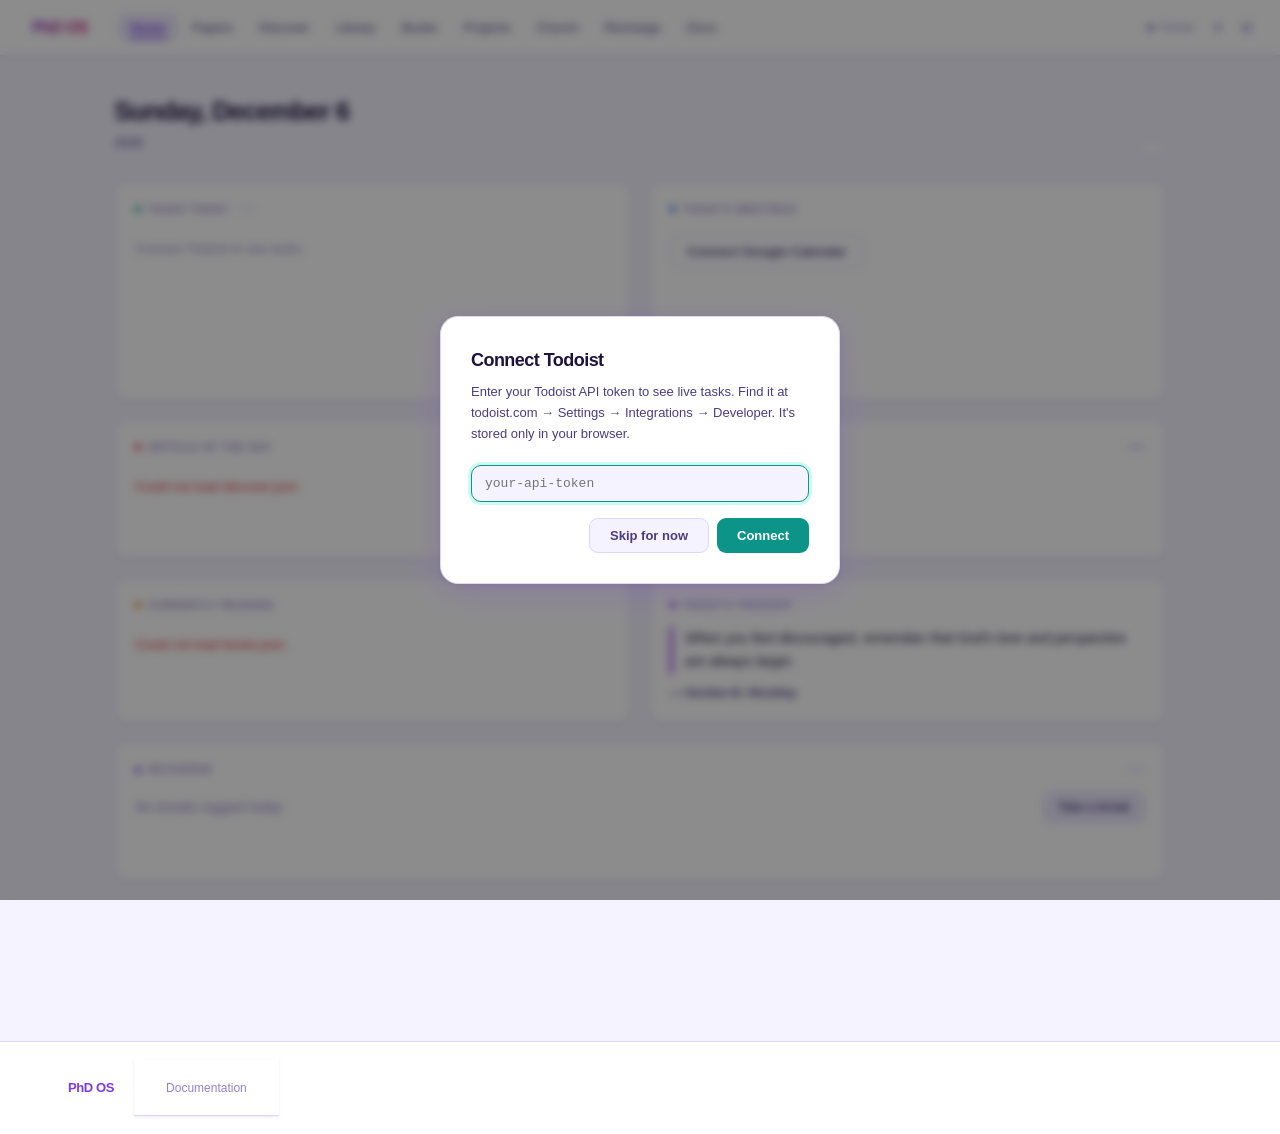
==== commit 8e6014e9: "css tweaks" ====
--- a/site/index.html
+++ b/site/index.html
@@ -4,6 +4,7 @@
   <meta charset="UTF-8">
   <meta name="viewport" content="width=device-width, initial-scale=1.0">
   <title>PhD OS</title>
+  <script src="theme.js"></script>
   <link rel="stylesheet" href="style.css">
   <script async defer src="https://accounts.google.com/gsi/client" onload="gcalInit()"></script>
 </head>
@@ -188,22 +189,35 @@
     if (!reading.length) { el.innerHTML = '<p class="empty">No book marked as currently reading.</p>'; return; }
 
     const b = reading[0];
-    const safeUrl = (() => {
-      if (!b.cover_url) return '';
-      try { const u = new URL(b.cover_url); return (u.protocol==='https:'||u.protocol==='http:') ? b.cover_url : ''; } catch { return ''; }
-    })();
+    const color   = b.title ? b.title.charCodeAt(0) % 7 : 0;
+    const initial = (b.title || '?')[0].toUpperCase();
 
     el.innerHTML = `
       <div class="db-reading-inner">
-        ${safeUrl
-          ? `<img class="db-reading-cover" src="${escHtml(safeUrl)}" alt="${escHtml(b.title)}">`
-          : `<div class="db-reading-cover-ph">${escHtml((b.title||'?')[0].toUpperCase())}</div>`}
+        <div class="db-reading-cover-ph" id="db-cover-ph">${escHtml(initial)}</div>
         <div class="db-reading-info">
           <div class="db-reading-title">${escHtml(b.title)}</div>
           <div class="db-reading-author">${escHtml(b.author || '')}</div>
           ${reading.length > 1 ? `<div class="db-reading-more">+${reading.length-1} more</div>` : ''}
         </div>
       </div>`;
+
+    // Fetch cover async — replace placeholder when ready
+    const coverUrl = await fetchBookCover(b.isbn || '', b.title, b.author || '');
+    if (coverUrl) {
+      const ph = document.getElementById('db-cover-ph');
+      if (ph) {
+        const img = document.createElement('img');
+        img.className = 'db-reading-cover';
+        img.alt = b.title;
+        img.style.opacity = '0';
+        img.style.transition = 'opacity 0.4s ease';
+        img.addEventListener('load',  () => { img.style.opacity = '1'; });
+        img.addEventListener('error', () => img.replaceWith(ph));
+        img.src = coverUrl;
+        ph.replaceWith(img);
+      }
+    }
   } catch(e) {
     el.innerHTML = '<p class="error">Could not load books.json.</p>';
   }
--- a/site/style.css
+++ b/site/style.css
@@ -30,6 +30,35 @@
   --radius-sm: 9px;
 }
 
+/* Force light mode — overrides dark media query (html.theme-light has higher specificity than :root) */
+html.theme-light {
+  color-scheme: light;
+  --bg: #f5f3ff;
+  --surface: #ffffff;
+  --surface-hover: #ede9fe;
+  --border: #ddd6fe;
+  --border-strong: #c4b5fd;
+  --text: #1e1340;
+  --text-muted: #4c3d82;
+  --text-subtle: #9580cc;
+  --accent: #0d9488;
+  --accent-dim: #ccfbf1;
+  --brand: #7c3aed;
+  --brand-dim: #ede9fe;
+  --gold: #d97706;
+  --gold-dim: #fef3c7;
+  --blue: #2563eb;
+  --blue-dim: #dbeafe;
+  --purple: #9333ea;
+  --purple-dim: #f3e8ff;
+  --rose: #e11d48;
+  --rose-dim: #ffe4e6;
+  --danger: #dc2626;
+  --shadow-sm: 0 1px 4px rgba(124,58,237,0.08), 0 1px 2px rgba(0,0,0,0.04);
+  --shadow-md: 0 4px 16px rgba(124,58,237,0.13), 0 1px 4px rgba(0,0,0,0.05);
+  --shadow-lg: 0 8px 32px rgba(124,58,237,0.20), 0 2px 8px rgba(0,0,0,0.07);
+}
+
 @media (prefers-color-scheme: dark) {
   :root {
     --bg: #0d0b1a;
@@ -152,6 +181,19 @@
 .api-dot.connected { background: var(--accent); }
 .api-dot.error { background: var(--danger); }
 
+.theme-btn {
+  font-size: 15px;
+  color: var(--text-subtle);
+  background: none;
+  border: none;
+  cursor: pointer;
+  padding: 5px 7px;
+  border-radius: 7px;
+  line-height: 1;
+  transition: background 0.12s, color 0.12s, transform 0.2s cubic-bezier(0.34,1.56,0.64,1);
+}
+.theme-btn:hover { background: var(--bg); color: var(--gold); transform: scale(1.2) rotate(20deg); }
+
 .settings-btn {
   font-size: 15px;
   color: var(--text-subtle);
